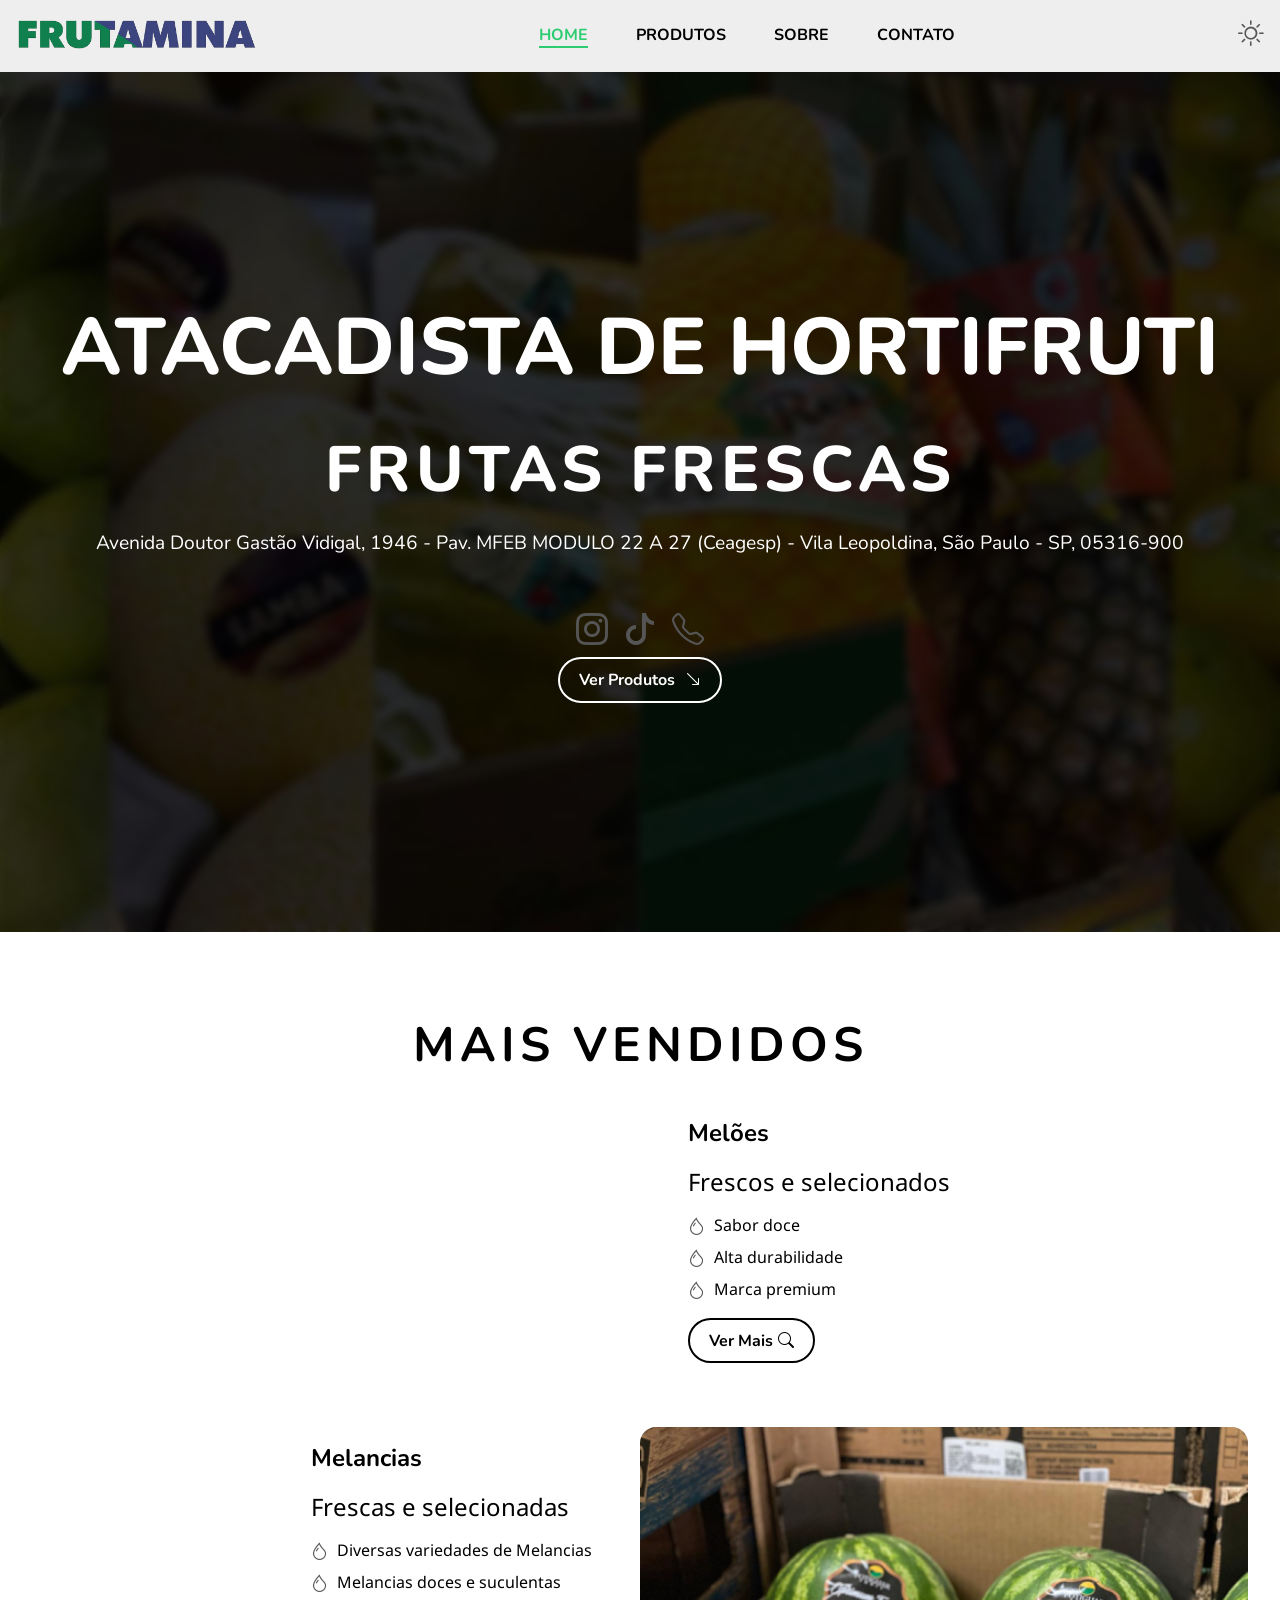
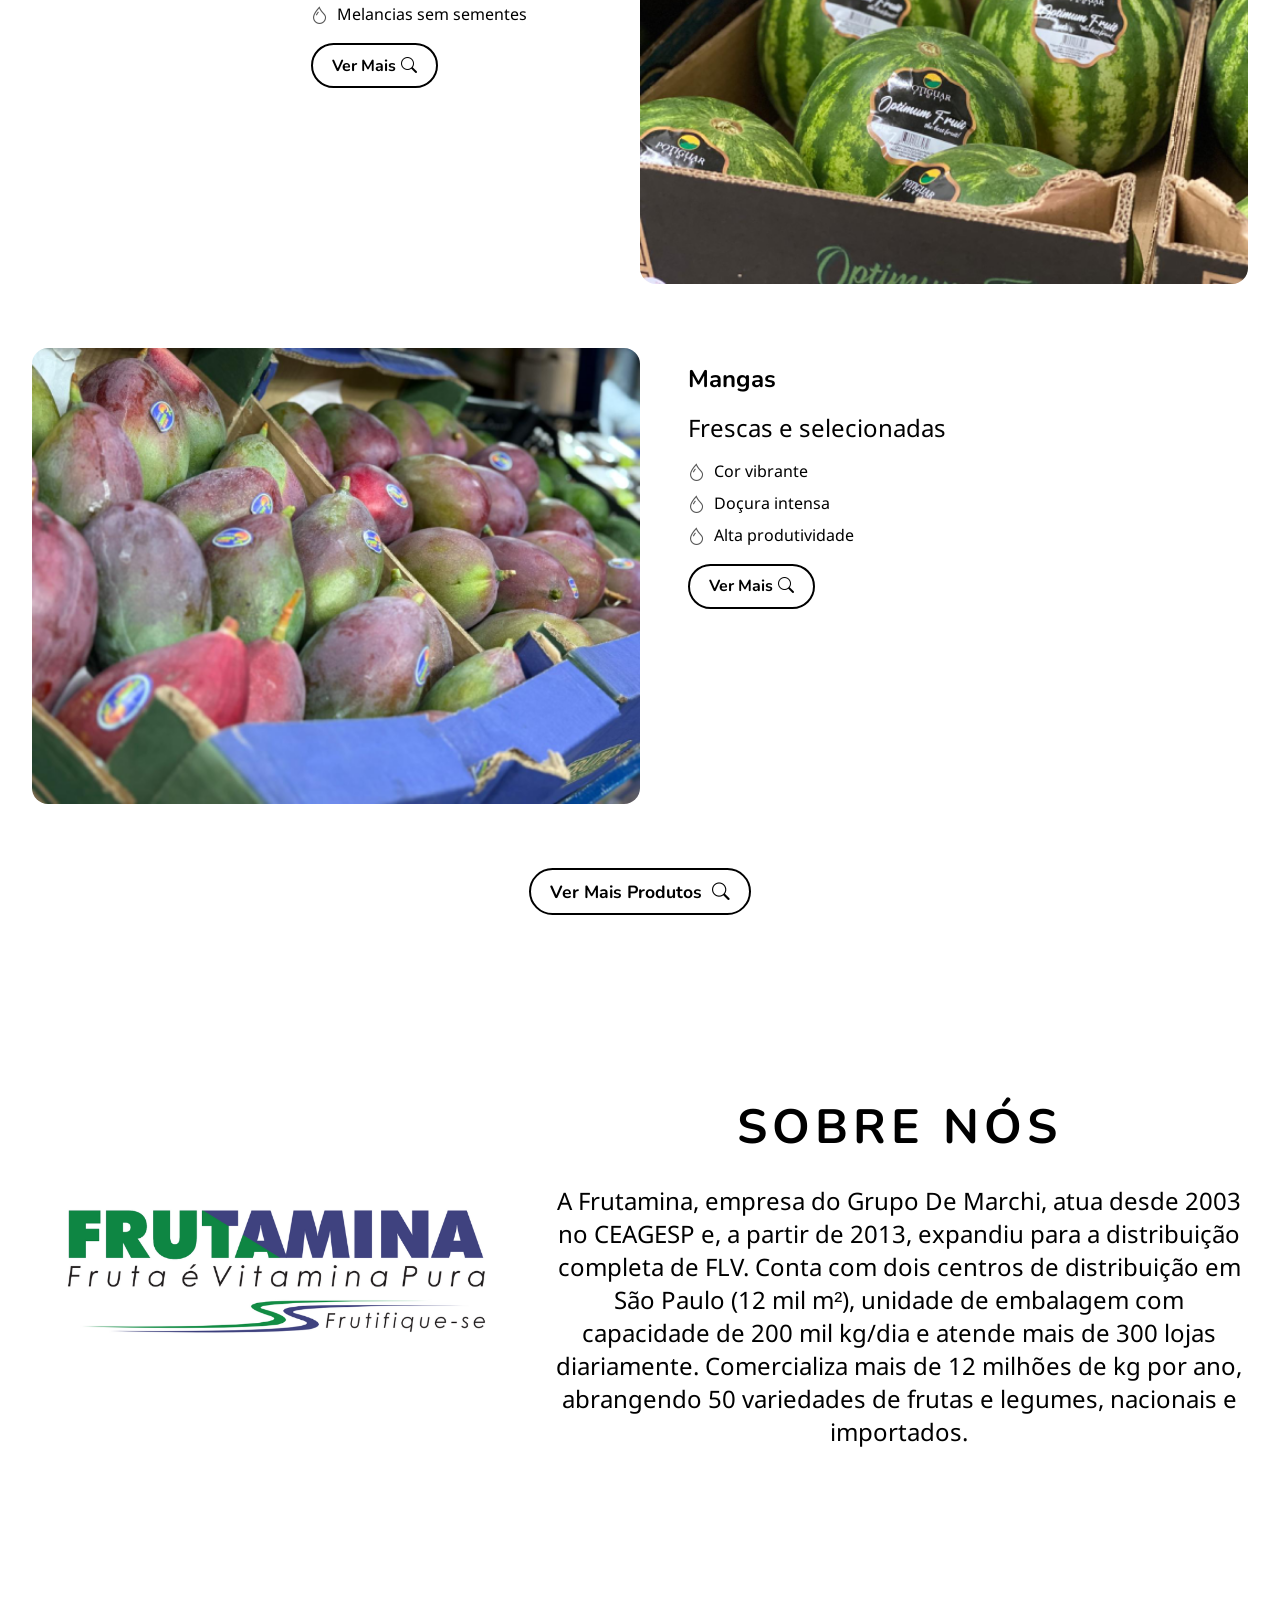
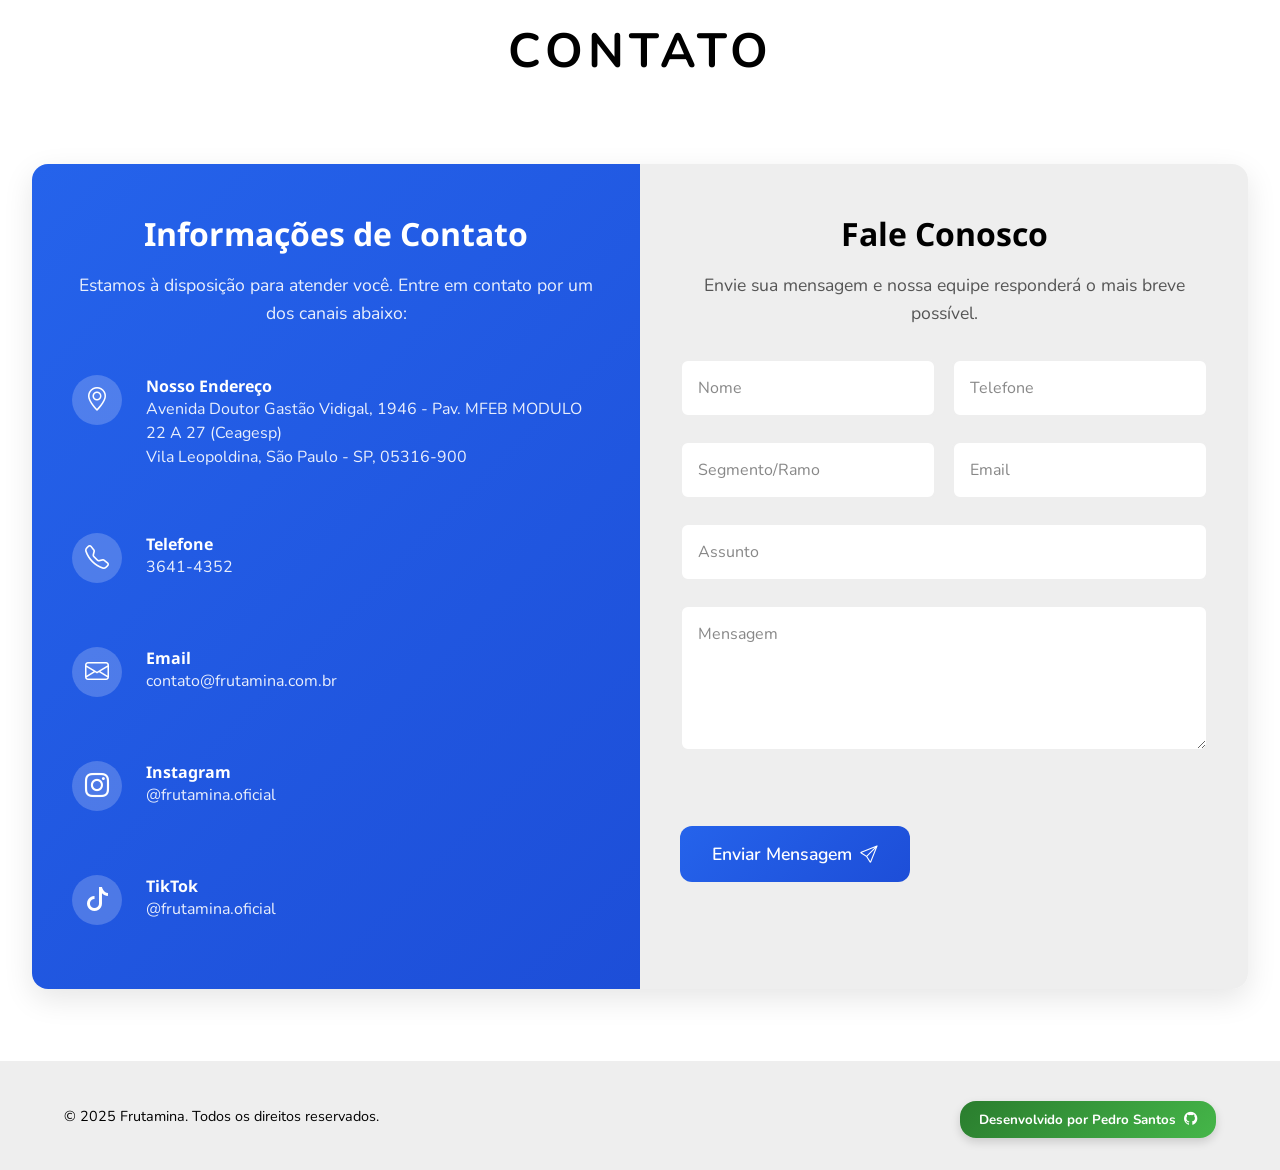
==== index.html @ 0034beb6 "up" ====
<!DOCTYPE html>
<html lang="pt-BR">

<head>
  <meta charset="UTF-8">
  <meta name="viewport" content="width=device-width, initial-scale=1.0">
  <title>Frutamina | Comercial </title>

  <!-- CSS -->
  <link rel="stylesheet" href="assets/css/style.css">


  <!-- Favicon -->
  <link rel="icon" type="image/png" href="assets/svg/favicon.webp">


  <!-- Bootstrap Icons -->
  <link rel="stylesheet" href="https://cdn.jsdelivr.net/npm/bootstrap-icons@1.13.1/font/bootstrap-icons.min.css" />

</head>


<body>
  <header id="header">
    <!-- Logo -->
    <div class="header-logo">
      <a href="#home">
        <img src="assets/svg/logo.webp" alt="" class="logo" />
      </a>
    </div>

    <!-- Menu Desktop -->
    <nav class="menu-desktop">
      <ul class="menu menu-principal">
        <li class="menu-item">
          <a href="#home" class="menu-link active">
            <span class="menu-texto"> home </span>
          </a>
        </li>

        <li class="menu-item">
          <a href="#produtos" class="menu-link">
            <span class="menu-texto"> produtos </span>
          </a>
        </li>

        <li class="menu-item">
          <a href="#sobre" class="menu-link">
            <span class="menu-texto"> sobre</span>
          </a>
        </li>

        <li class="menu-item">
          <a href="#contato" class="menu-link">
            <span class="menu-texto"> contato </span>
          </a>
        </li>
      </ul>
    </nav>


    <!-- Icone Trocar Cor Tema -->
    <div class="header-toggle">
      <i id="toggleTheme" class="bi bi-sun"> </i>

      <button id="menuHamburger" class="btn-menu-mobile">
        <i class="bi bi-list"></i>
      </button>

    </div>
  </header>

  <!-- Menu Mobile -->
  <nav id="menuMobile" class="menu menu-principal menu-mobile">
    <!-- Botão de fechar -->
    <button class="btn-fechar-mobile" onclick="document.getElementById('menuMobile').classList.remove('active')">
      <i class="bi bi-x-lg"></i>
    </button>

    <!-- Logo dentro do menu -->


    <!-- Links com ícones -->
    <ul class="menu-lista">
      <li class="menu-item">
        <a href="#home" class="menu-link">
          <i class="bi bi-house-door"></i>
          <span>Home</span>
        </a>
      </li>
      <li class="menu-item">
        <a href="#produtos" class="menu-link">
          <i class="bi bi-basket"></i>
          <span>Produtos</span>
        </a>
      </li>
      <li class="menu-item">
        <a href="#sobre" class="menu-link">
          <i class="bi bi-info-circle"></i>
          <span>Sobre</span>
        </a>
      </li>
      <li class="menu-item">
        <a href="#contato" class="menu-link">
          <i class="bi bi-telephone"></i>
          <span>Contato</span>
        </a>
      </li>
    </ul>

    <!-- Redes sociais (opcional, mas enche espaço) -->
    <div class="menu-social-mobile">
      <a href="https://www.instagram.com/frutamina.oficial/" target="_blank"><i class="bi bi-instagram"></i></a>
      <a href="https://www.tiktok.com/@frutamina.oficial" target="_blank"><i class="bi bi-tiktok"></i></a>
      <a href="tel:3641-4352" target="_blank"><i class="bi bi-telephone"></i></a>
    </div>
  </nav>
  <!-- FIM MENU MOBILE -->
  <main id="home">
    <section class="banner" id="home">
      <div class="main-content">
        <h1 class="titulo">Atacadista de Hortifruti</h1>
        <h2 class="subtitulo">frutas frescas</h2>
        <p class="subtitulo-banner">Avenida Doutor Gastão Vidigal, 1946 - Pav. MFEB MODULO 22 A 27 (Ceagesp) - Vila
          Leopoldina, São Paulo - SP, 05316-900</p>

        <ul class="menu menu-social">
          <li>
            <ul class="menu menu-social">

              <li>
                <a href="https://www.instagram.com/frutamina.oficial/" target="_blank" class="menu-social-link">
                  <i class="bi bi-instagram social-icon"></i>
                </a>
              </li>
              <li>
                <a href="https://www.tiktok.com/@frutamina.oficial" target="_blank" class="menu-social-link">
                  <i class="bi bi-tiktok social-icon"></i>
                </a>
              </li>
              <li>
                <a href="tel:3641-4352" target="_blank" class="menu-social-link">
                  <i class="bi bi-telephone social-icon"></i>
                </a>
              </li>
            </ul>
          </li>
        </ul>

        <!-- fechamento -->
          <a href="produtos.html">
            <button class="btn btn-banner">
              <span class="btn-texto">ver produtos</span>
              <i class="bi bi-arrow-down-right"></i>
            </button>
          </a>
    </section>
  </main>
  </div>

  <div class="container">
    <section id="produtos" class="produtos">
      <h2>Mais vendidos</h2>
      <div class="produtos-container">
        <article class="produtos-card">
          <img src="assets/svg/produtos/amarelo.webp" alt="" class="card-cover" loading="lazy" />

          <div class="card-body">
            <h3 class="card-title">Melões</h3>

            <p class="card-description">Frescos e selecionados</p>

            <ul class="card-lista">
              <li class="card-item">
                <i class="bi bi-droplet"></i>
                Sabor doce
              </li>
              <li class="card-item">
                <i class="bi bi-droplet"></i>
                Alta durabilidade
              </li>
              <li class="card-item">
                <i class="bi bi-droplet"></i>
                Marca premium
              </li>
            </ul>

            <div class="card-button">
              <button class="btn btn-primario">
                <a href="produtos.html">
                  <span class="btn-texto">Ver mais</span>
                  <i class="bi bi-search"></i>
                </a>
              </button>
            </div>
        </article>

        <article class="produtos-card2">
          <img src="assets/svg/produtos/melancia.webp" alt="" class="card-cover" loading="lazy" />

          <div class="card-body">
            <h3 class="card-title">Melancias</h3>

            <p class="card-description">Frescas e selecionadas</p>

            <ul class="card-lista">
              <li class="card-item">
                <i class="bi bi-droplet"></i>
                Diversas variedades de Melancias
              </li>
              <li class="card-item">
                <i class="bi bi-droplet"></i>
                Melancias doces e suculentas
              </li>
              <li class="card-item">
                <i class="bi bi-droplet"></i>
                Melancias sem sementes
              </li>
            </ul>

            <div class="card-button">
              <button class="btn btn-primario">
                <a href="produtos.html">
                  <span class="btn-texto">Ver mais</span>
                  <i class="bi bi-search"></i>
                </a>
              </button>
            </div>
        </article>

        <article class="produtos-card">
          <img src="assets/svg/produtos/palmer.webp" alt="" class="card-cover" loading="lazy" />

          <div class="card-body">
            <h3 class="card-title">Mangas</h3>

            <p class="card-description">Frescas e selecionadas</p>

            <ul class="card-lista">
              <li class="card-item">
                <i class="bi bi-droplet"></i>
                Cor vibrante
              </li>
              <li class="card-item">
                <i class="bi bi-droplet"></i>
                Doçura intensa
              </li>
              <li class="card-item">
                <i class="bi bi-droplet"></i>
                Alta produtividade
              </li>

            </ul>

            <div class="card-button">
              <button class="btn btn-primario">
                <a href="produtos.html">
                  <span class="btn-texto">Ver mais</span>
                  <i class="bi bi-search"></i>
                </a>
              </button>
            </div>
        </article>
        <a href="produtos.html">
          <button class="btn btn-primario btn-ver-mais">
            <span class="btn-texto">Ver mais produtos</span>
            <i class="bi bi-search"></i>
          </button>
        </a>
    </section>

    <section id="sobre" class="sobre">

      <!-- Conteudo 1 -->
      <div class="sobre-content1">
        <img src="assets/svg/logo2.webp" alt="" class="sobre-logo" loading="lazy">

        <div class="sobre-description">
          <h2> sobre nós </h2>
          <p>
            A Frutamina, empresa do Grupo De Marchi, atua desde 2003 no CEAGESP e, a partir de 2013, expandiu para a
            distribuição completa de FLV. Conta com dois centros de distribuição em São Paulo (12 mil m²), unidade de
            embalagem com capacidade de 200 mil kg/dia e atende mais de 300 lojas diariamente. Comercializa mais de 12
            milhões de kg por ano, abrangendo 50 variedades de frutas e legumes, nacionais e importados.
          </p>


        </div> <!-- Fim Descricao -->
      </div>


      <div class="sobre-content2">




        <section id="contato" class="contato">
          <div class="container-contato">
            <h2>contato</h2>

            <div class="contato-container">
              <!-- Lado Esquerdo - Informações de Contato -->
              <div class="contato-info">
                <div class="info-header">
                  <h3>Informações de Contato</h3>
                  <p>Estamos à disposição para atender você. Entre em contato por um dos canais abaixo:</p>
                </div>

                <a href="https://www.google.com/maps/dir/-23.5339776,-46.7402752/Frutamina+-+Avenida+Doutor+Gast%C3%A3o+Vidigal,+1946+-+Pav.+MFEB+MODULO+22+A+27+(+Ceagesp)+-+Vila+Leopoldina,+S%C3%A3o+Paulo+-+SP,+05316-900/@-23.5335942,-46.7415523,17z/data=!3m1!4b1!4m9!4m8!1m1!4e1!1m5!1m1!1s0x94cef8bb15cd7eb7:0xff317b3f53ee65c9!2m2!1d-46.737823!2d-23.532585?entry=ttu"
                  target="_blank">
                  <div class="info-item">
                    <div class="info-icon"><i class="bi bi-geo-alt"></i></div>
                    <div class="info-content">
                      <h4>Nosso Endereço</h4>
                      <p>Avenida Doutor Gastão Vidigal, 1946 - Pav. MFEB MODULO 22 A 27 (Ceagesp)</p>
                      <p>Vila Leopoldina, São Paulo - SP, 05316-900</p>
                    </div>
                  </div>
                </a>

                <a href="tel:3641-4352">
                  <div class="info-item">
                    <div class="info-icon"><i class="bi bi-telephone"></i></div>
                    <div class="info-content">
                      <h4>Telefone</h4>
                      <p>3641-4352</p>
                    </div>
                  </div>
                </a>

                <a href="mailto:contato@frutamina.com.br">
                  <div class="info-item">
                    <div class="info-icon"><i class="bi bi-envelope"></i></div>
                    <div class="info-content">
                      <h4>Email</h4>
                      <p>contato@frutamina.com.br</p>
                    </div>
                  </div>
                </a>

                <a href="https://www.instagram.com/frutamina.oficial/" target="_blank">
                  <div class="info-item">
                    <div class="info-icon"><i class="bi bi-instagram"></i></div>
                    <div class="info-content">
                      <h4>Instagram</h4>
                      <p>@frutamina.oficial</p>
                    </div>
                  </div>
                </a>

                <a href="https://www.tiktok.com/@frutamina.oficial?lang=en" target="_blank">
                  <div class="info-item">
                    <div class="info-icon"><i class="bi bi-tiktok"></i></div>
                    <div class="info-content">
                      <h4>TikTok</h4>
                      <p>@frutamina.oficial</p>
                    </div>
                  </div>
                </a>
              </div>

              <!-- Lado Direito - Formulário (Formspree) -->
              <div class="contato-form">
                <div class="form-header">
                  <h3>Fale Conosco</h3>
                  <p>Envie sua mensagem e nossa equipe responderá o mais breve possível.</p>
                </div>

                <!-- IMPORTANTE: troque a URL abaixo pelo seu endpoint Formspree -->
                <form class="form-contato" id="formContato" action="https://formspree.io/f/xeolblra" method="POST"
                  novalidate>
                  <!-- Honeypot anti-spam (não remova) -->
                  <input type="text" name="_gotcha" tabindex="-1" autocomplete="off" style="display:none"
                    aria-hidden="true">

                  <!-- Opcional: assunto do e-mail que você recebe -->
                  <input type="hidden" name="_subject" value="Nova mensagem do site - Frutamina">
                  <!-- Opcional: redirecionamento se enviar sem JS -->
                  <input type="hidden" name="_next" value="/obrigado.html">

                  <div class="form-row">
                    <div class="form-group">
                      <input type="text" id="nome" name="nome" placeholder="Nome" required>
                    </div>
                    <div class="form-group">
                      <input type="tel" id="telefone" name="telefone" placeholder="Telefone" inputmode="tel"
                        autocomplete="tel" required>
                      <small class="error-msg" id="telError"></small>
                    </div>

                  </div>

                  <div class="form-row">
                    <div class="form-group">
                      <input type="text" id="segmento" name="segmento" placeholder="Segmento/Ramo">
                    </div>
                    <div class="form-group">
                      <input type="email" id="email" name="email" placeholder="Email" required>
                      <small class="error-msg" id="emailError"></small>
                    </div>
                  </div>

                  <div class="form-group">
                    <input type="text" id="assunto" name="assunto" placeholder="Assunto" required>
                  </div>

                  <div class="form-group">
                    <textarea id="mensagem" name="mensagem" placeholder="Mensagem" rows="5" required></textarea>
                  </div>

                  <div id="formAlert" class="form-alert" aria-live="polite"></div>

                  <button type="submit" class="btn btn-enviar" id="btnEnviar">
                    <span class="btn-texto">Enviar Mensagem</span>
                    <i class="bi bi-send"></i>
                  </button>
                </form>
              </div>
            </div>
          </div>
        </section>


      </div>
  </div>

  <footer>
    <div class="footer-container">
      <p class="frutamina">&copy; 2025 Frutamina. Todos os direitos reservados.</p>
      <a href="https://spedrooliveira.github.io/site-pedro/" target="_blank">
        <button class="btn-footer">
          <span class="pedro">Desenvolvido por Pedro Santos<i class="bi bi-github"></i></span>
        </button>
      </a>
    </div>
  </footer>


</body>
<script src="assets/js/script.js" defer></script>

</html>
---- assets/css/style.css ----
@import url('https://fonts.googleapis.com/css2?family=Noto+Sans+Duployan:wght@400;700&family=Noto+Sans+SC:wght@100..900&family=Nunito:ital,wght@0,200..1000;1,200..1000&family=Roboto+Mono:ital,wght@0,100..700;1,100..700&display=swap');

* {
  box-sizing: border-box;
  margin: 0;
  padding: 0;
}

:root {
  --fonte-textos: 'Nunito', sans-serif;
  --fonte-titulos: 'Noto Sans SC', sans-serif;
  --fonte-escrita: 'Noto Sans Duployan', sans-serif;
  --cor-link: #2563eb;
}

:root,
:root[data-theme="light"] {
  --cor-fundo-primário: #ffffff;
  --cor-fundo-secundário: #eeeeee;
  --cor-texto: #000000;
  --cor-icone: #555555;
  --cor-hover: #2ecc71;
  --cor-azul-contato: #2563eb;
  --cor-azul-hover: #1d4ed8;
  --cor-botao: #000;

}

:root[data-theme="dark"] {
  --cor-fundo-primário: #121212;
  --cor-fundo-secundário: #1e1e1e;
  --cor-texto: #f5f5f5;
  --cor-icone: #bbbbbb;
  --cor-hover: #2ecc71;
  --cor-botao: #fff;

}

html {
  scroll-behavior: smooth;

}


.container {
  margin: 0 auto;
  padding-left: 2rem;
  padding-right: 2rem;
}

#home,
#sobre,
#produtos,
#contato {
  scroll-margin-top: 5rem;
}

.produtos,
.sobre,
.contato {
  padding-top: 5rem;
  padding-bottom: 2rem;
  /* ajuste conforme a altura do seu header */
}

i {
  color: var(--cor-icone);
}

button {
  border: var(--cor-texto) 2.5px solid;
  background: none;
  cursor: pointer;
}

body {
  background-color: var(--cor-fundo-primário);
  transition: all 0.3s ease-in-out;
}


a {
  text-decoration: none;
  color: var(--cor-link);
}

span {
  font-family: var(--fonte-textos);
}

ul {
  list-style: none;
}

li {
  color: var(--cor-texto)
}


h1 {
  font-family: var(--fonte-textos);
  color: var(--cor-texto);
  text-rendering: optimizeLegibility;
  text-transform: uppercase;
}

h2 {
  font-family: var(--fonte-textos);
  color: var(--cor-texto);
  text-transform: uppercase;
  display: flex;
  justify-content: center;
  font-size: 3rem;
  letter-spacing: 5px;
}

h3 {
  font-family: var(--fonte-escrita);
  color: var(--cor-texto);
  text-rendering: optimizeLegibility;
}

h4 {
  font-family: var(--fonte-escrita);
  color: var(--cor-texto);
  text-rendering: optimizeLegibility;
}

/* BOTOES */

.btn-banner {
  border-radius: 1rem;
  font-size: 1rem;
  cursor: pointer;
  transition: all 0.3s ease-in-out;
  display: flex;
  gap: 0.5rem;
  align-items: center;
  justify-content: center;
  margin-top: -1rem;
  background: transparent;
  padding: 0.6rem 1.2rem;
  gap: .6rem;
  border-radius: 2rem;
  border-color: white;
}


.btn-banner:hover {
  background: #2ecc71;
  border-color: #2ecc71;
  color: #fff;
  transform: translateY(-2px);
}

.btn-banner i {
  color: white;
}

.btn-banner span {
  color: white;
  font-weight: 700;
  text-transform: capitalize;
  font-weight: 700;
}

.btn-primario {
  border-radius: 1rem;
  font-size: 1rem;
  cursor: pointer;
  transition: all 0.3s ease-in-out;
  display: flex;
  gap: 0.5rem;
  align-items: center;
  justify-content: center;
  margin-top: -1rem;
  background: transparent;
  padding: 0.6rem 1.2rem;
  gap: .6rem;
  border-radius: 2rem;
}


.btn-primario:hover {
  background: #2ecc71;
  border-color: #2ecc71;
  color: #fff;
  transform: translateY(-2px);
}

.btn-primario i {
  color: var(--cor-texto);
}

.btn-primario span {
  color: var(--cor-texto);
  font-weight: 700;
  text-transform: capitalize;
  font-weight: 700;
}

.btn-primario:hover span {
  color: #fff;
  font-weight: 700;
}

.btn-primario:hover i {
  color: #fff;
}

/* CORPO */

.titulo {
  display: flex;
  justify-content: center;
  font-size: 4rem;
}

.subtitulo-banner {
  font-size: 1.2rem;
  /* tamanho do subtítulo do banner */
  font-family: var(--fonte-textos);
  color: var(--cor-texto);
  margin-top: -0.5rem;
text-align: center;
}

/* MENU */

.logo {
  width: 15rem;
  height: auto;
  pointer-events: none;
}

#header {
  display: flex;
  flex-direction: row;
  align-items: center;
  justify-content: space-between;
  width: 100%;
  padding: 1rem 1rem;
  z-index: 100;
  position: fixed;
  background-color: var(--cor-fundo-secundário);
  transition: all 0.3s ease-in-out;
}

.header-logo {
  display: flex;
  align-items: center;
  /* Garante alinhamento da logo */
}

.menu {
  display: flex;
  gap: 1rem;
  align-items: center;
}

.menu-texto {
  color: var(--cor-texto);
  text-transform: uppercase;
  font-size: 1rem;
  font-weight: 700;
  font-family: var(--fonte-textos);
  text-rendering: optimizeLegibility;
  transition: border-bottom 0.3s ease;
  border-bottom: 2px solid transparent;

}

.menu-link {
  display: flex;
  align-items: center;
  gap: 0.5rem;
  padding: 0.5rem 1rem;
  transition: all 0.3s ease-in-out;
  color: var(--cor-texto);
}

.menu-link span {
  color: var(--cor-texto);
}

.menu-link.active .menu-texto,
.menu-link:hover .menu-texto {
  color: var(--cor-hover);
  transition: all 0.3s ease-in-out;
  border-bottom: 2px solid var(--cor-hover);
  /* Linha visível ao ativar */
}

.social-icon {
  color: var(--cor-icone);
  font-size: 2rem;
}

.menu-link:hover .social-icon {
  color: var(--cor-hover);
  transition: all 0.3s ease-in-out;
}

.header-toggle {
  display: flex;
  align-items: center;
  justify-content: flex-end;
}

#toggleTheme:hover {
  color: var(--cor-hover);
  transition: all 0.3s ease-in-out;
  border-bottom: 2px solid;
  /* Linha invisível para evitar "pulo" ao ativar */
  transition: border-bottom 0.3s ease;
  /* Adiciona transição suave */
}

#toggleTheme {
  cursor: pointer;
  color: var(--cor-icone);
  font-size: 1.6rem;
  /* tamanho fonte */
  transition: all 0.3s ease-in-out, border-bottom 0.3s ease;
  border-bottom: 2px solid transparent;
  /* Linha invisível para evitar "pulo" ao ativar */
}

.btn-menu-mobile {
  color: var(--cor-icone);
  border: none;
  font-size: 1.8rem;
  padding: 0.5rem;
  margin-left: 1rem;
  display: flex;
  align-items: center;
  justify-content: center;
  cursor: pointer;
  display: none;
}

/* MENU MOBILE */

/* ===== MENU MOBILE MODERNO ===== */
.menu-mobile {
  position: fixed;
  top: 0;
  right: 0;
  z-index: 50;
  width: 75%;
  height: 100%;
  background: var(--cor-fundo-secundário);
  backdrop-filter: blur(10px);
  display: flex;
  flex-direction: column;
  padding: 2rem 1.5rem;
  transform: translateX(100%);
  transition: transform 0.4s ease, opacity 0.3s ease;
  opacity: 0;
}

.menu-mobile.active {
  transform: translateX(0);
  opacity: 1;
}

.btn-fechar-mobile {
  align-self: flex-end;
  background: none;
  border: none;
  font-size: 2rem;
  color: #fff;
  margin-bottom: 1rem;
}

.menu-logo-mobile {
  text-align: center;
  margin-bottom: 2rem;
}

.menu-logo-mobile img {
  width: 120px;
  height: auto;
}

.menu-lista {
  list-style: none;
  flex: 1;
}

.menu-lista .menu-item {
  margin-bottom: 1.2rem;
}

.menu-lista .menu-link {
  display: flex;
  align-items: center;
  gap: 0.8rem;
  padding: 0.8rem 1rem;
  border-radius: 8px;
  color: #fff;
  text-decoration: none;
  transition: background 0.3s ease;
  font-size: 1.1rem;
}

.menu-lista .menu-link:hover {
  background: rgba(255, 255, 255, 0.1);
}

.menu-lista .menu-link i {
  font-size: 1.3rem;
  color: var(--cor-azul-contato);
}

.menu-social-mobile {
  margin-top: auto;
  display: flex;
  justify-content: center;
  gap: 1.5rem;
}

.menu-social-mobile a {
  font-size: 1.8rem;
  transition: color 0.3s ease;
}

.menu-social-mobile i:hover {
  color: var(--cor-azul-contato);
  transition: 0.3s ease-in-out;
}


/* Corpo */

#home {
  display: flex;
  flex-direction: column;
  gap: 1.5rem;
  padding-top: 2rem;
}

.banner h1 {
 font-size: 5rem;
 color: white;
 font-weight: 800;
 text-align: center;
}

.banner h2 {
  font-size: 4rem;
  color: white;
  font-weight: 800;
}

.subtitulo-banner {
  color: white;
}

.banner {
  min-height: 100vh;
  display: flex;
  align-items: center;
  justify-content: center;
  background: url('/assets/svg/banner2.jpg') no-repeat center center/cover;
  position: relative;
  overflow: hidden;
}

.banner::before {
  content: '';
  position: absolute;
  top: 0;
  left: 0;
  width: 100%;
  height: 100%;
  background: inherit;
  filter: blur(4px) brightness(0.9);
  z-index: 1;
}



.main-content {
  position: relative;
  z-index: 2;
}

.main-content {
  display: flex;
  flex-direction: column;
  align-items: center;
  justify-content: center;
  gap: 1.5rem;
  padding: 1rem 2rem;
  width: 100%;
  z-index: 2;
}

/* menu social */

.menu-social {
  display: flex;
  gap: 1rem;
  justify-content: left;
  margin-top: 1rem;
}

.menu-social-link {
  color: var(--cor-icone);
  display: flex;
  align-items: center;
  gap: 0.5rem;
  transition: all 0.3s ease-in-out;
}

.menu-social-link:hover .social-icon {
  color: var(--cor-hover);
  transition: all 0.3s ease-in-out;
}

/* botão */

.produtos {
  display: flex;
  flex-direction: column;
  gap: 1.5rem;
  scroll-margin-top: 2.5rem;
  /* ajuste conforme a altura do seu header */
}

.produtos-container {
  display: flex;
  flex-direction: column;
  gap: 4rem;
}

.produtos-card {
  display: flex;
  flex-direction: row;
  gap: 3rem;
}

.produtos-card2 {
  display: flex;
  flex-direction: row-reverse;
  gap: 3rem;
}

.card-cover {
  width: 50%;
  object-fit: cover;
  object-position: center;
  border-radius: 1rem;
  height: auto;
  pointer-events: none;
}

.card-body {
  display: flex;
  flex-direction: column;
  justify-content: flex-start;
  align-items: flex-start;
  gap: 1rem;
  margin-top: 15px;
}

.card-title {
  font-size: 1.5rem;
  /* tamanho fonte */
  font-family: var(--fonte-textos);
  text-rendering: optimizeLegibility;
  color: var(--cor-texto);
}

.card-description {
  font-size: 1.5rem;
  /* tamanho fonte */
  font-weight: 200;
  /* peso da fonte */
  font-family: var(--fonte-escrita);
  text-rendering: optimizeLegibility;
  color: var(--cor-texto);
}

.card-lista {
  display: flex;
  flex-direction: column;
  gap: 0.5rem;
  color: var(--cor-texto);
  font-family: var(--fonte-escrita);
}



.card-item i {
  font-size: 1.1rem;
  /* tamanho fonte */
}

.card-item {
  display: flex;
  gap: 0.5rem;
  text-rendering: optimizeLegibility;
}

.card-button {
  display: flex;
  flex-flow: row wrap;
  justify-content: center;
  align-items: center;
}

.produtos .btn-primario {
  margin: auto;
  width: auto;
}

.btn-ver-mais {
  font-size: 1.1rem;
}

.description-button {
  padding-top: 2rem;
}

/* Sobre */
.sobre {
  display: flex;
  flex-direction: column;
  gap: 1.5rem;
  scroll-margin-top: 2.5rem;
}

.sobre-content1,
.sobre-content2 {
  display: flex;
  flex-direction: row;
  align-items: center;
  gap: 2rem;
  text-align: center;

}


.sobre-logo {
  width: 40%;
  border-radius: 50%;
  pointer-events: none;
}

.sobre-description {
  display: flex;
  flex-direction: column;
  gap: 1.5rem;
}

.sobre-description p {
  font-size: 1.5rem;
  color: var(--cor-texto);
  font-family: var(--fonte-escrita);
}

.sobre-content2 .col1,
.sobre-content2 .col2 {
  display: flex;
  flex-direction: column;
  text-align: left;
  gap: 1.5rem;
}

.sobre-content2 .col1 .row1,
.sobre-content2 .col1 .row2 {
  display: flex;
  flex-direction: row;
  gap: .5rem;
}

.sobre-content2 {
  display: flex;
  gap: 2rem;
  align-items: flex-start;
}

.description-button {
  display: flex;
  justify-content: center;
  align-items: center;
  /* opcional, centraliza verticalmente se houver altura */
  margin-top: -2rem;
  /* opcional, espaçamento acima */
}

.sobre-content2 .col1,
.sobre-content2 .col2 {
  display: flex;
  flex-direction: column;
  text-align: left;
  gap: 1.5rem;
}

.sobre-content2 .col1 .row1,
.sobre-content2 .col1 .row2 {
  display: flex;
  flex-direction: column;
  gap: .5rem;
}

.sobre-title {
  font-size: 3rem;
}

.sobre-lista {
  font-size: 1.1rem;
  /* tamanho fonte */
}

.sobre-item {
  display: flex;
  align-items: center;
  gap: 0.5rem;
  font-family: var(--fonte-escrita);
}

.sobre-item i {
  font-size: 1.2rem;
  color: var(--cor-texto);
}

/* Seção Contato */
.contato {
  padding: 5rem 0 2rem;
  background-color: var(--cor-fundo-primário);
  transition: 0.3s ease-in-out;
}

.contato h2 {
  color: var(--cor-texto);
  text-align: center;
  font-size: 3rem;
  letter-spacing: 5px;
  margin-bottom: 3rem;
}


.contato-container {
  display: grid;
  grid-template-columns: 1fr 1fr;
  gap: 0;
  border-radius: 1rem;
  overflow: hidden;
  box-shadow: 0 10px 30px rgba(0, 0, 0, 0.1);
  min-height: 600px;
  transition: 0.3s ease-in-out;
  box-sizing: border-box;
  max-width: 100vw;
  overflow-x: hidden;
  margin-bottom: 0.5rem;
  color: white;
}

/* Lado Esquerdo - Informações */
.contato-info {
  background: linear-gradient(135deg, var(--cor-azul-contato) 0%, var(--cor-azul-hover) 100%);
  padding: 3rem 2.5rem;
  color: white;
  display: flex;
  flex-direction: column;
  gap: 2rem;
}

.info-header h3 {
  font-family: var(--fonte-escrita);
  font-size: 2rem;
  margin-bottom: 1rem;
  color: white;
}

.info-header p {
  font-size: 1.1rem;
  line-height: 1.6;
  opacity: 0.9;
  font-family: var(--fonte-textos);
}

.info-item {
  display: flex;
  align-items: flex-start;
  gap: 1.5rem;
  padding: 1rem 0;
  border-bottom: 1px solid rgba(255, 255, 255, 0.1);
  transition: all 0.3s ease;
}

.info-item:last-child {
  border-bottom: none;
}

.info-item:hover {
  transform: translateY(-10px);
  background-color: rgba(255, 255, 255, 0.05);
  border-radius: 0.5rem;
  padding: 1rem;
  margin: 0 -1rem;
}

.info-icon {
  background-color: rgba(255, 255, 255, 0.2);
  border-radius: 50%;
  width: 50px;
  height: 50px;
  display: flex;
  align-items: center;
  justify-content: center;
  flex-shrink: 0;
}

.info-icon i {
  color: white;
  font-size: 1.5rem;
}

.info-content h4 {
  color: white;
}

.info-content p {
  font-size: 1rem;
  line-height: 1.5;
  opacity: 0.9;
  font-family: var(--fonte-textos);
  color: white;
}

/* Lado Direito - Formulário */
.contato-form {
  background-color: var(--cor-fundo-secundário);
  padding: 3rem 2.5rem;
  display: flex;
  flex-direction: column;
  gap: 2rem;
}

.form-header h3 {
  font-family: var(--fonte-escrita);
  font-size: 2rem;
  margin-bottom: 1rem;
  color: var(--cor-texto);
}

.form-header p {
  font-size: 1.1rem;
  line-height: 1.6;
  color: var(--cor-icone);
  font-family: var(--fonte-textos);
}

.form-contato {
  display: flex;
  flex-direction: column;
  gap: 1.5rem;

}

.form-row {
  display: grid;
  grid-template-columns: 1fr 1fr;
  gap: 1rem;
}

.form-group {
  display: flex;
  flex-direction: column;
}

.info-item {
  flex-direction: row;
  align-items: left;
  text-align: left;
}

.form-group input,
.form-group textarea {
  padding: 1rem;
  border: 2px solid var(--cor-fundo-secundário);
  border-radius: 0.5rem;
  font-size: 1rem;
  font-family: var(--fonte-textos);
  background-color: var(--cor-fundo-primário);
  color: var(--cor-texto);
  transition: 0.3s ease-in-out;
}

.form-group input:focus,
.form-group textarea:focus {
  outline: none;
  border-color: var(--cor-azul-contato);
  box-shadow: 0 0 0 3px rgba(37, 99, 235, 0.1);

}

.form-group input::placeholder,
.form-group textarea::placeholder {
  color: var(--cor-icone);
  opacity: 0.7;
}

.form-group textarea {
  resize: vertical;
  min-height: 120px;
}

.container-contato a {
  display: contents;
}

.container-contato {
  display: flex;
}

/* Botão Enviar */
.btn-enviar {
  background: linear-gradient(135deg, var(--cor-azul-contato) 0%, var(--cor-azul-hover) 100%);
  border: none;
  border-radius: 0.75rem;
  padding: 1rem 2rem;
  font-size: 1.1rem;
  font-weight: 600;
  font-family: var(--fonte-textos);
  cursor: pointer;
  display: flex;
  align-items: center;
  justify-content: center;
  gap: 0.5rem;
  transition: all 0.3s ease;
  align-self: flex-start;
}

.btn-enviar:hover {
  transform: translateY(-2px);
  box-shadow: 0 8px 25px rgba(37, 99, 235, 0.3);
  background: linear-gradient(135deg, var(--cor-azul-hover) 0%, #1e40af 100%);
}

.btn-enviar:active {
  transform: translateY(0);
}

.btn-enviar .btn-texto {
  color: white;
}

.btn-enviar i {
  color: white;
  font-size: 1.1rem;
}

.container-contato {
  display: flex;
  flex-direction: column;
  gap: 2rem;
}

/* MENSAGEM */

/* ====== Contato - Feedback & Estados ====== */
.form-alert {
  margin: 12px 0 0;
  font-size: 0.95rem;
  line-height: 1.4;
  opacity: 0;
  transform: translateY(6px);
  transition: opacity .25s ease, transform .25s ease;
  min-height: 1em;
  font-family: var(--fonte-textos);
}

.form-alert.success {
  color: #1a7f37;
  /* verde */
  opacity: 1;
  transform: translateY(0);
}

.error-msg {
  color: red;
  font-size: 0.85rem;
  display: none;
  font-family: var(--fonte-escrita);
}

input.error {
  border: 1px solid red;
  font-family: var(--fonte-escrita);
}


.btn-enviar[disabled] {
  opacity: .7;
  cursor: not-allowed;
}

/* Dark mode compatível */
body.dark .form-alert.success {
  color: #3ddc84;
}

body.dark .form-alert.error {
  color: #ff6b6b;
}

/* Footer */
.footer-container {
  width: 100%;
  max-width: 1200px;
  display: flex;
  justify-content: space-between;
  align-items: center;
  padding: 0 1.5rem;
}

footer {
  background: var(--cor-fundo-secundário);
  padding: 2rem 0;
  color: #fff;
  display: flex;
  justify-content: center;
  align-items: center;
}

.footer-container p {
  margin: 0;
  font-size: 0.9rem;
  text-align: left;
  font-family: var(--fonte-textos);
  color: var(--cor-texto);
}

.pedro {
  color: white;
  font-weight: 700;
}


.footer-container i {
  padding-left: .5rem;
  color: white;
}

.btn-footer {
  display: inline-block;
  padding: 0.6rem 1.2rem;
  margin-top: 0.5rem;
  border-radius: 1rem;
  background: linear-gradient(135deg, #2a7d2e, #45b649);
  box-shadow: 0 4px 10px rgba(0, 0, 0, 0.15);
  transition: all 0.3s ease-in-out;
  cursor: pointer;
  border: none;
}

.btn-footer:hover {
  transform: translateY(-3px) scale(1.05);
  box-shadow: 0 6px 14px rgba(0, 0, 0, 0.25);
  background: linear-gradient(135deg, #45b649, #45b649);
}



.pedro:hover i,
.pedro i {
  color: white;
}

.frutamina {
  font-size: 1rem;
}


/* Responsivo */
@media (max-width: 1200px) {
  h1 {
    font-size: 3rem;
  }

  .subtitulo-h1 {
    font-size: 2.2rem;
  }
}


@media (max-width: 992px) {
  h1 {
    font-size: 2.5rem;
  }

  .subtitulo-h1 {
    font-size: 1.8rem;
  }
}

@media (max-width: 880px) {
  .contato-container {
    grid-template-columns: 1fr;
    min-height: auto;
  }

  .btn-menu-mobile {
    display: flex;
  }

  .menu-desktop {
    display: none;
  }

}




@media (max-width: 768px) {

  .banner h1 {
    font-size: 2rem;
    justify-content: center;
    text-align: center;
  }

  .banner h2 {
    font-size: 1.5rem;
    text-align: center;
  }


  .container {
    padding-left: 1.5rem;
    padding-right: 1.5rem;
  }

  h1 {
    font-size: 2.8rem;
  }


  .btn-primario {
    padding: 0.5rem 1rem;
    margin-top: -2.2rem;
  }

  .social-icon {
    font-size: 1.3rem;
  }

  .produtos-container {
    display: flex;
    flex-direction: column;
  }

  .produtos h2 {
    font-size: 2.5rem;
    text-align: center;
  }

  .card-cover {
    width: 100%;
    height: auto;
    align-items: center;
  }

  .produtos-card,
  .produtos-card2 {
    flex-direction: column;
    display: flex;
  }

  .sobre-content1,
  .sobre-content2 {
    flex-direction: column;
    text-align: center;
    align-items: center;
    padding-bottom: 2rem;
  }

  .sobre-logo {
    width: 60%;
    height: auto;
    margin-bottom: 1rem;
  }

  .container-contato {
    padding: 1rem;
  }

  .contato-container {
    display: flex;
    flex-direction: column;
    gap: 2rem;
  }

  .info-item {
    flex-direction: row;
    align-items: left;
    text-align: left;
    gap: 1rem;
  }

  .btn-menu-mobile {
    display: flex;
  }

  .menu-desktop {
    display: none;
  }

  #home,
  .produtos,
  .sobre,
  .contato,
  .footer {
    display: flex;
    flex-direction: column;
  }

  .footer-container {
    flex-direction: column;
    /* Empilha os itens no mobile */
    text-align: center;
  }


  .card-cover {
    width: 100%;
    height: auto;
  }


}

@media (max-width: 480px) {

  #header {
    padding: 0.5rem 1rem;
  }

  .logo {
    width: 10rem;
  }

  .container {
    padding-left: 1rem;
    padding-right: 1rem;
  }

  h1 {
    font-size: 1.5rem;
  }

  .subtitulo-h1 {
    padding-top: 1rem;
    font-size: 1rem;
  }

  .subtitulo-banner {
    font-size: .9rem;
  }


  .produtos h2 {
    font-size: 1.8rem;
  }

  .sobre h2 {
    font-size: 1.8rem;
  }

  .sobre-logo {
    width: 80%;
    height: auto;
  }

  .sobre p {
    font-size: 1rem;
  }

  .contato h2 {
    font-size: 1.8rem;
  }

  .contato-container {
    display: flex;
    flex-direction: column;
    width: 100vw;
    max-width: 100vw;
    gap: 1.5rem;
    min-height: auto;
    box-sizing: border-box;
    padding: 0 0.5rem;
    overflow-x: hidden;
  }

  .form-row {
    grid-template-columns: 1fr;
  }

  .footer-container {
    font-size: 0.9rem;
  }
}

@media (max-width: 390px) {
  h1 {
    font-size: 1.4rem;
  }

  h2 {
    font-size: 1.4rem;
  }

  .subtitulo-h1 {
    font-size: 0.9rem;
  }

  #toggleTheme {
    font-size: 1.4rem;
  }

  .subtitulo-banner {
    font-size: 0.8rem;
  }

  .btn-primario {
    padding: 0.4rem 0.8rem;
    font-size: 0.9rem;
    margin-top: -2.5rem;
  }

  .banner .btn-primario {
    font-size: .7rem;
    padding: .4rem .8rem;
    gap: .4rem;
  }



  .social-icon {
    font-size: 1.1rem;
    padding-left: .2rem;
  }

  .menu-texto {
    font-size: 0.9rem;
  }

  .btn-menu-mobile {
    font-size: 1.5rem;
    padding: 0.4rem;
    margin-left: 0.5rem;
  }

  .footer-container {
    font-size: 0.8rem;
    padding: 0 1rem;
  }

 
}

@media (max-width: 320px) {
  
  h1 {
    font-size: 1.1rem;
  }

  h2 {
    font-size: 1.2rem;
  }

  .subtitulo-h1 {
    font-size: 0.8rem;
  }

  .subtitulo-banner {
    font-size: 0.7rem;
  }

  .btn-primario {
    padding: 0.3rem 0.6rem;
    font-size: 0.8rem;
    margin-top: -2.8rem;
  }

  .banner .btn-primario {
    font-size: .6rem;
    padding: .3rem .6rem;
    gap: .3rem;
  }

  .social-icon {
    font-size: 1rem;
  }

  .menu-texto {
    font-size: 0.8rem;
  }

  .btn-menu-mobile {
    font-size: 1.3rem;
    padding: 0.3rem;
    margin-left: 0.3rem;
  }

  .footer-container {
    font-size: 0.7rem;
    padding: 0 0.5rem;
  }



  .contato-container {
    padding: 0.5rem;
    gap: 1rem;
  }

  .footer-container p {
    font-size: 0.7rem;
  }

  .footer-container {
    flex-direction: column;
    text-align: center;
    gap: 0.5rem;
  }

  .pedro {
    font-size: .8rem;
  }
}
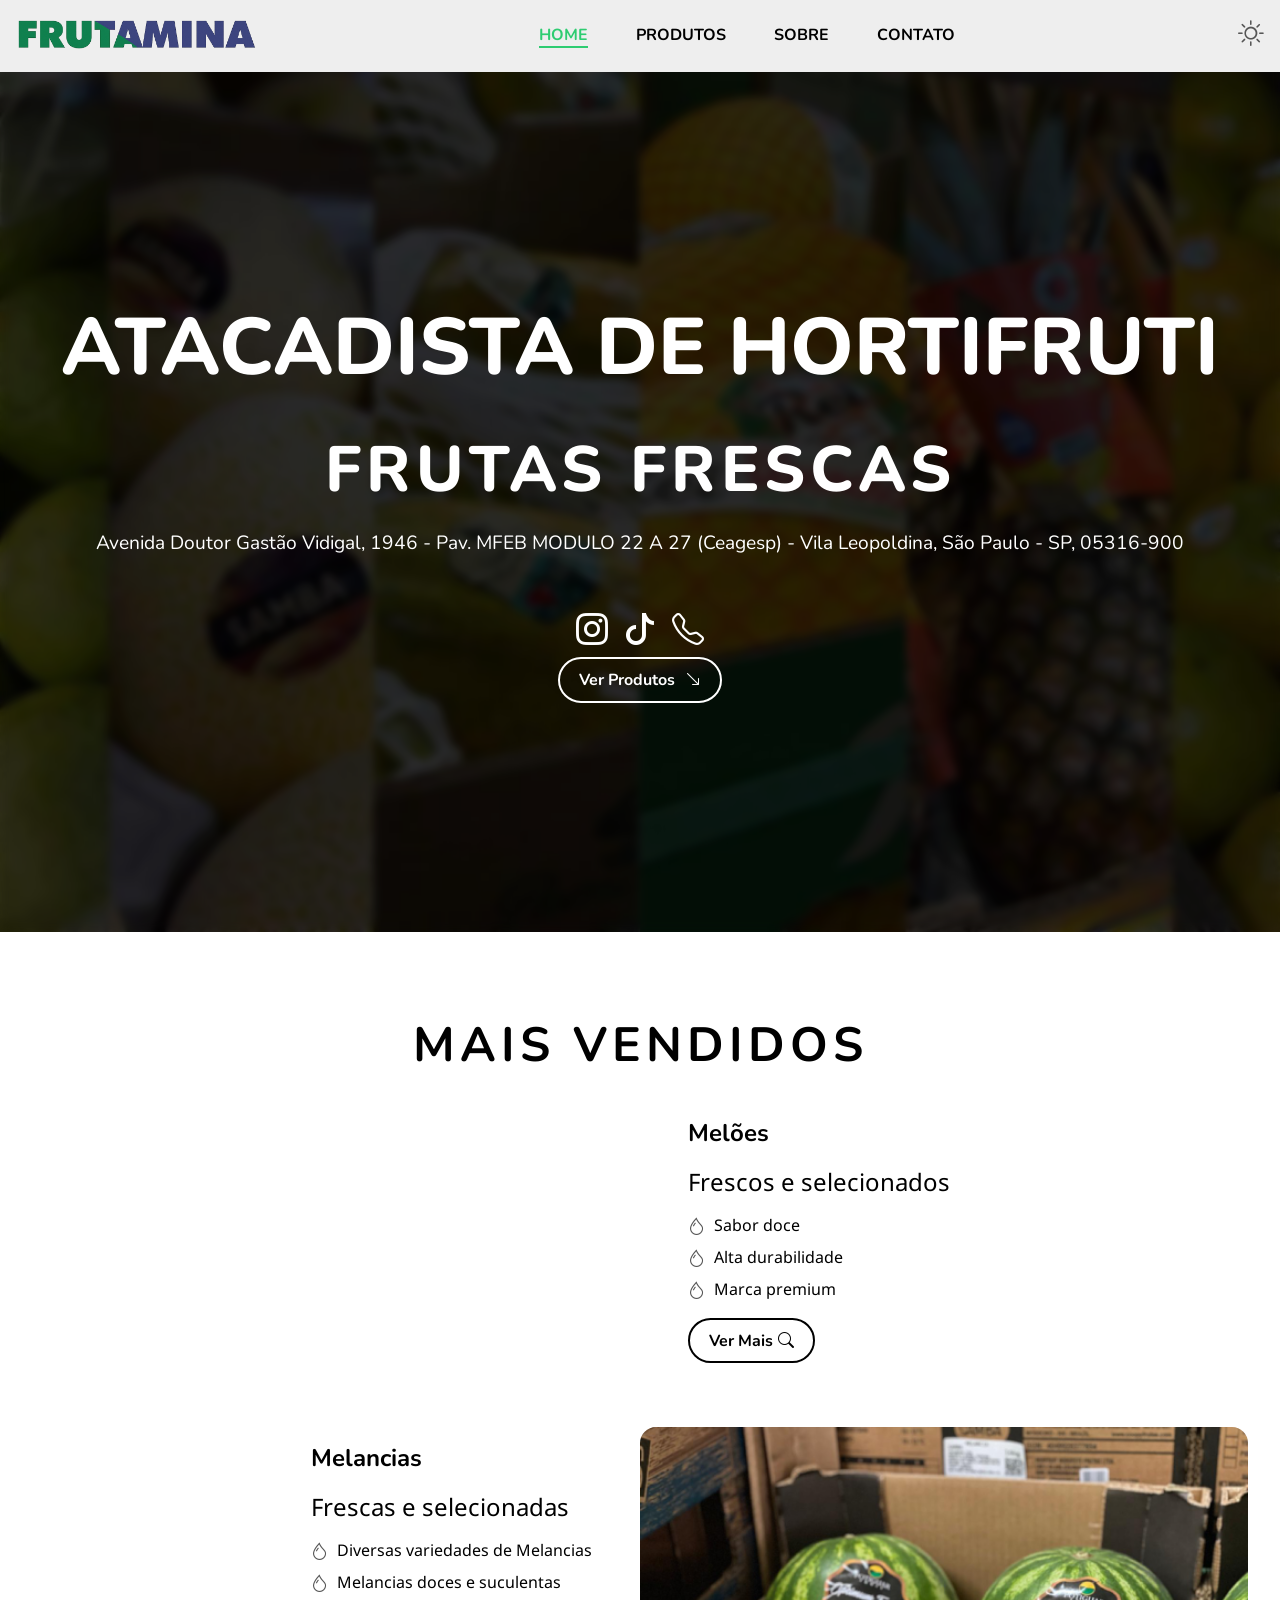
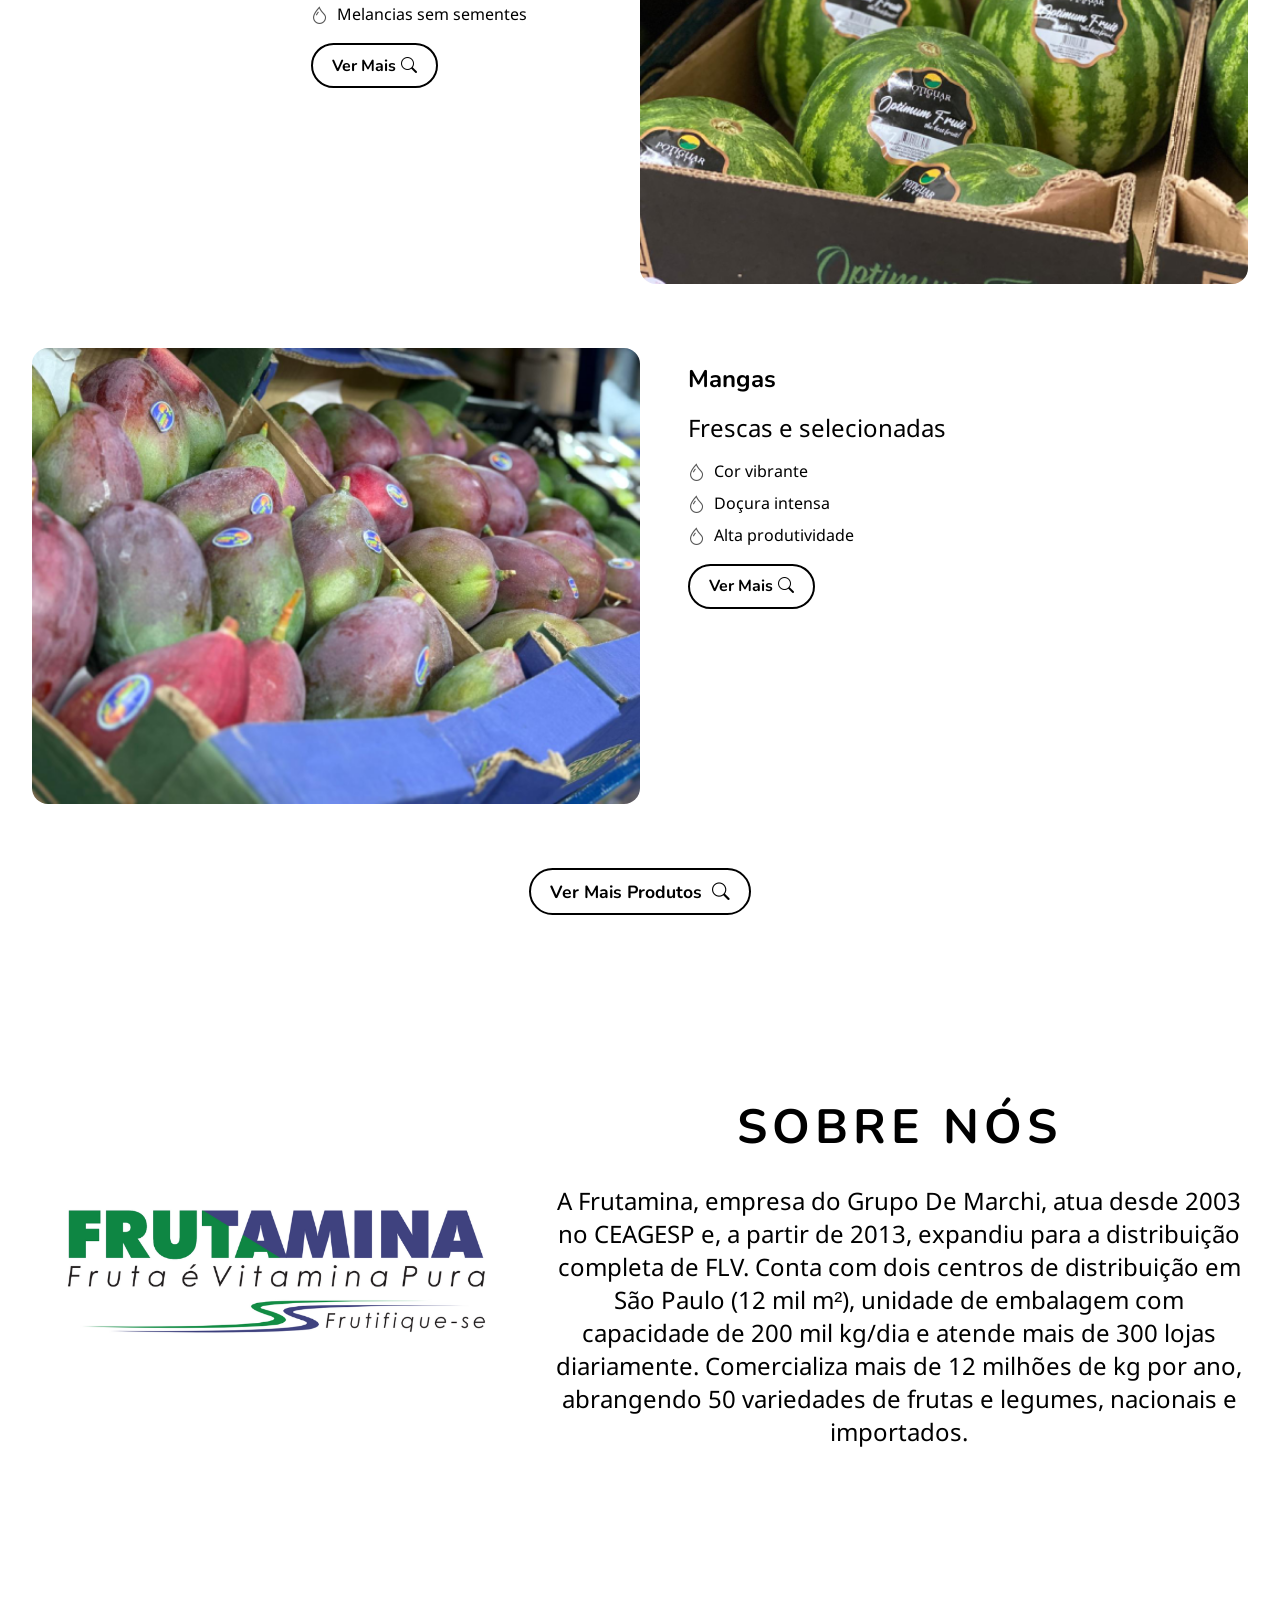
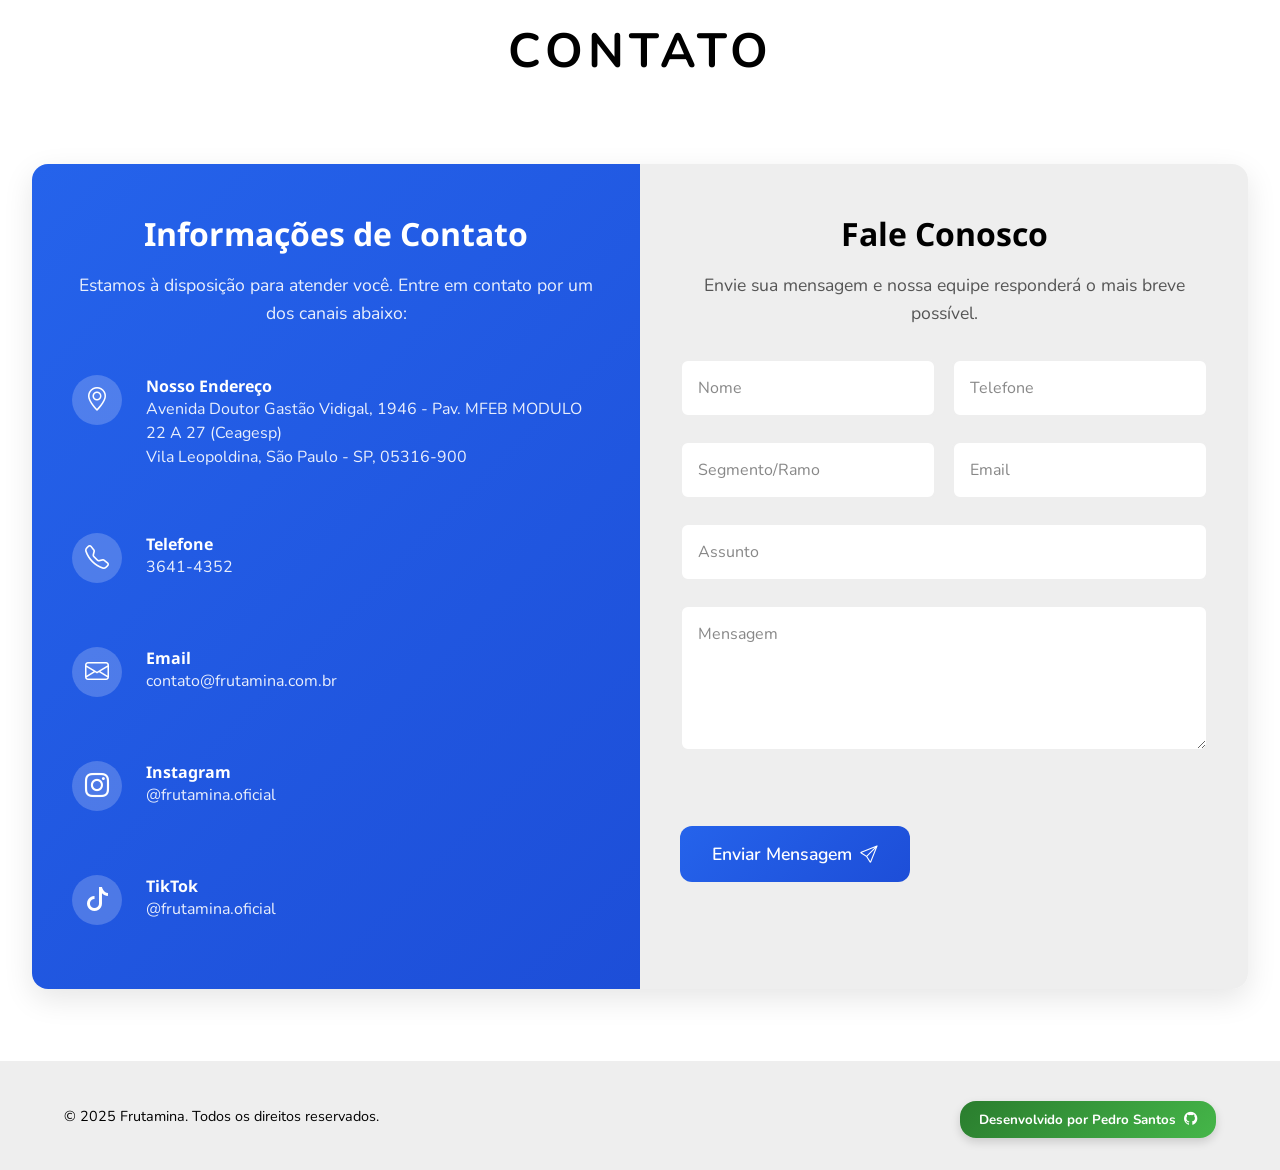
==== commit 5a81824d: "Add files via upload" ====
--- a/index.html
+++ b/index.html
@@ -6,7 +6,7 @@
   <meta name="viewport" content="width=device-width, initial-scale=1.0">
   <title>Frutamina | Comercial </title>
 
-  <!-- CSS -->
+  <meta name="format-detection" content="telephone=no">
   <link rel="stylesheet" href="assets/css/style.css">
 
 
--- a/assets/css/style.css
+++ b/assets/css/style.css
@@ -208,6 +208,14 @@
   color: #fff;
 }
 
+/* SOCIAL ICONS */
+
+.social-icon {
+  color: white;
+  font-size: 2rem;
+}
+
+
 /* CORPO */
 
 .titulo {
@@ -222,7 +230,11 @@
   font-family: var(--fonte-textos);
   color: var(--cor-texto);
   margin-top: -0.5rem;
-text-align: center;
+  text-align: center;
+}
+
+.banner p {
+  text-decoration: none;
 }
 
 /* MENU */
@@ -291,10 +303,6 @@
   /* Linha visível ao ativar */
 }
 
-.social-icon {
-  color: var(--cor-icone);
-  font-size: 2rem;
-}
 
 .menu-link:hover .social-icon {
   color: var(--cor-hover);
@@ -441,16 +449,17 @@
 }
 
 .banner h1 {
- font-size: 5rem;
- color: white;
- font-weight: 800;
- text-align: center;
+  font-size: 5rem;
+  color: white;
+  font-weight: 800;
+  text-align: center;
 }
 
 .banner h2 {
   font-size: 4rem;
   color: white;
   font-weight: 800;
+  text-decoration: none;
 }
 
 .subtitulo-banner {
@@ -462,9 +471,10 @@
   display: flex;
   align-items: center;
   justify-content: center;
-  background: url('/assets/svg/banner2.jpg') no-repeat center center/cover;
+  background: url('../svg/banner2.svg') no-repeat center center/cover;
   position: relative;
   overflow: hidden;
+  display: flex;
 }
 
 .banner::before {
@@ -477,6 +487,7 @@
   background: inherit;
   filter: blur(4px) brightness(0.9);
   z-index: 1;
+  display: flex;
 }
 
 
@@ -1120,6 +1131,8 @@
 
 @media (max-width: 768px) {
 
+
+
   .banner h1 {
     font-size: 2rem;
     justify-content: center;
@@ -1187,9 +1200,6 @@
     margin-bottom: 1rem;
   }
 
-  .container-contato {
-    padding: 1rem;
-  }
 
   .contato-container {
     display: flex;
@@ -1289,13 +1299,21 @@
   .contato-container {
     display: flex;
     flex-direction: column;
-    width: 100vw;
-    max-width: 100vw;
+    width: 100%;
     gap: 1.5rem;
     min-height: auto;
     box-sizing: border-box;
     padding: 0 0.5rem;
-    overflow-x: hidden;
+  }
+
+  .contato-info,
+  .contato-form {
+    width: 100%;
+    box-sizing: border-box;
+  }
+
+  .form-row {
+    grid-template-columns: 1fr;
   }
 
   .form-row {
@@ -1362,11 +1380,11 @@
     padding: 0 1rem;
   }
 
- 
+
 }
 
 @media (max-width: 320px) {
-  
+
   h1 {
     font-size: 1.1rem;
   }
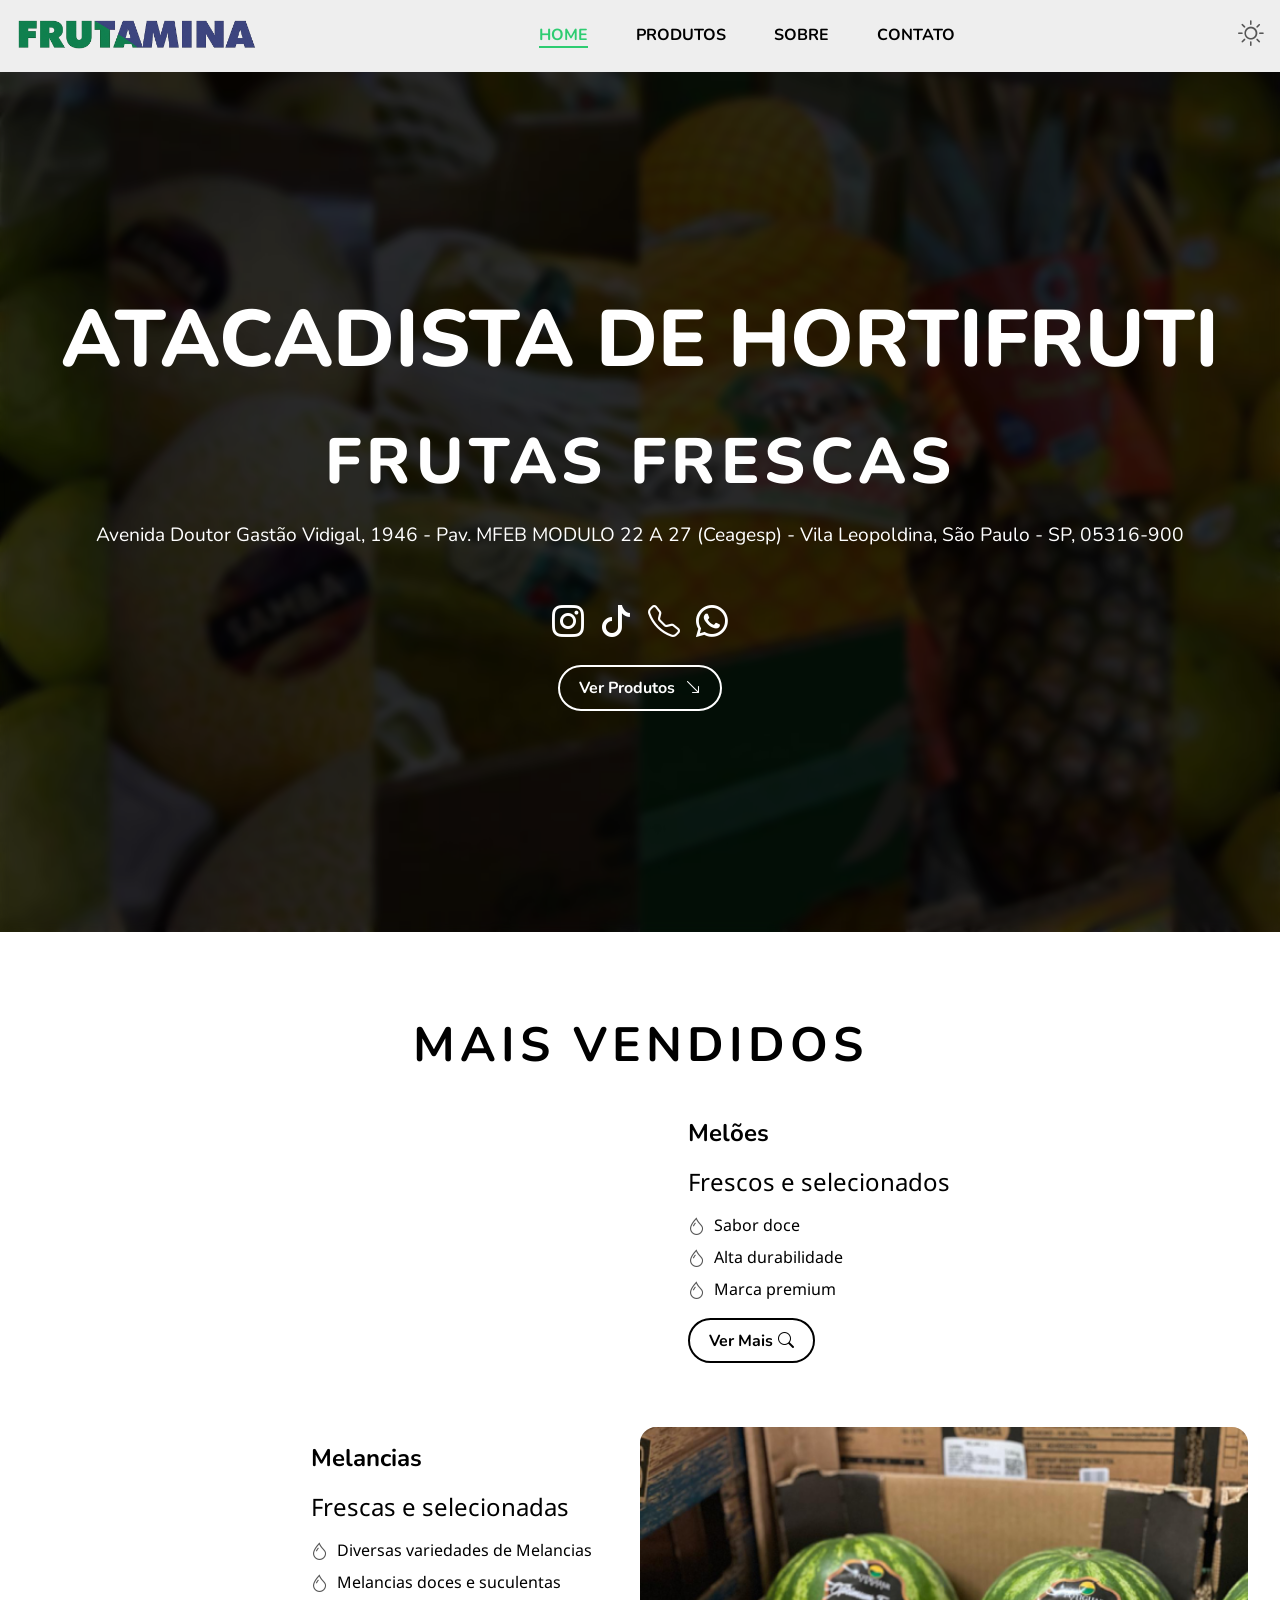
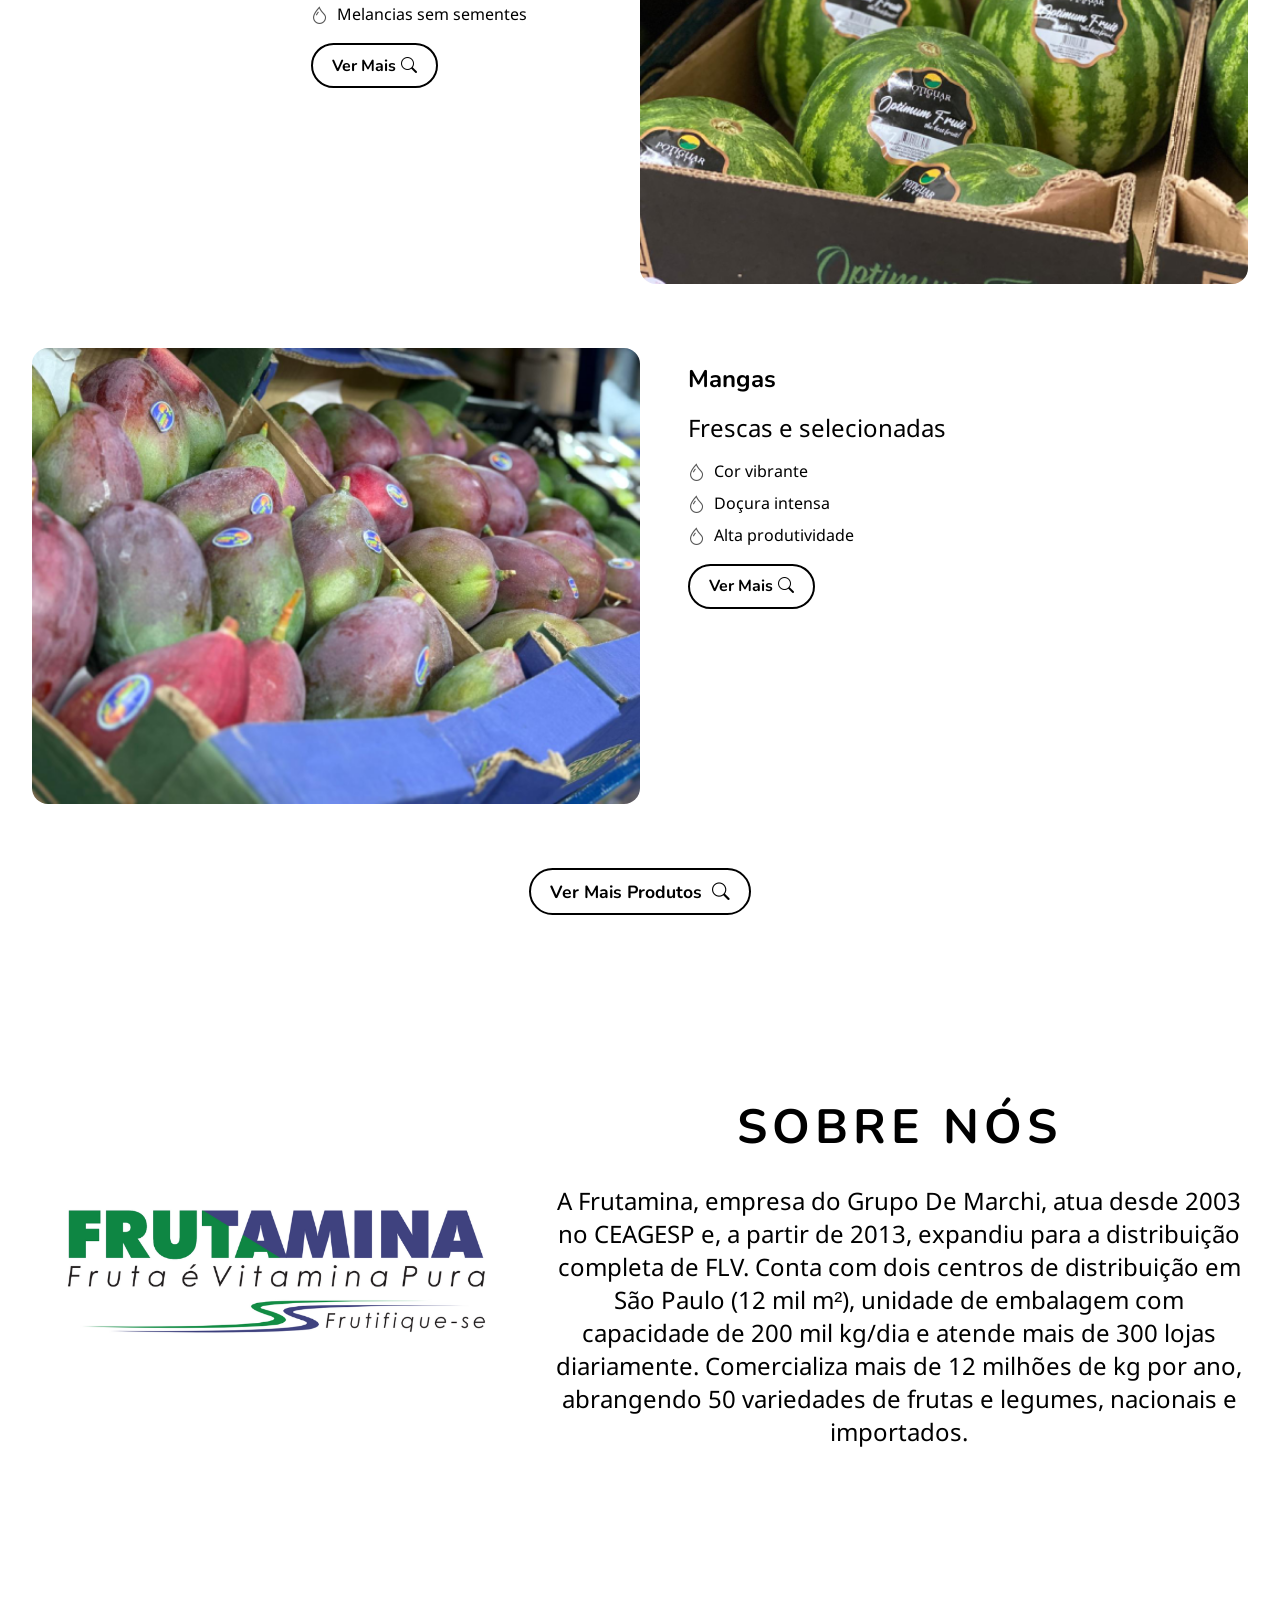
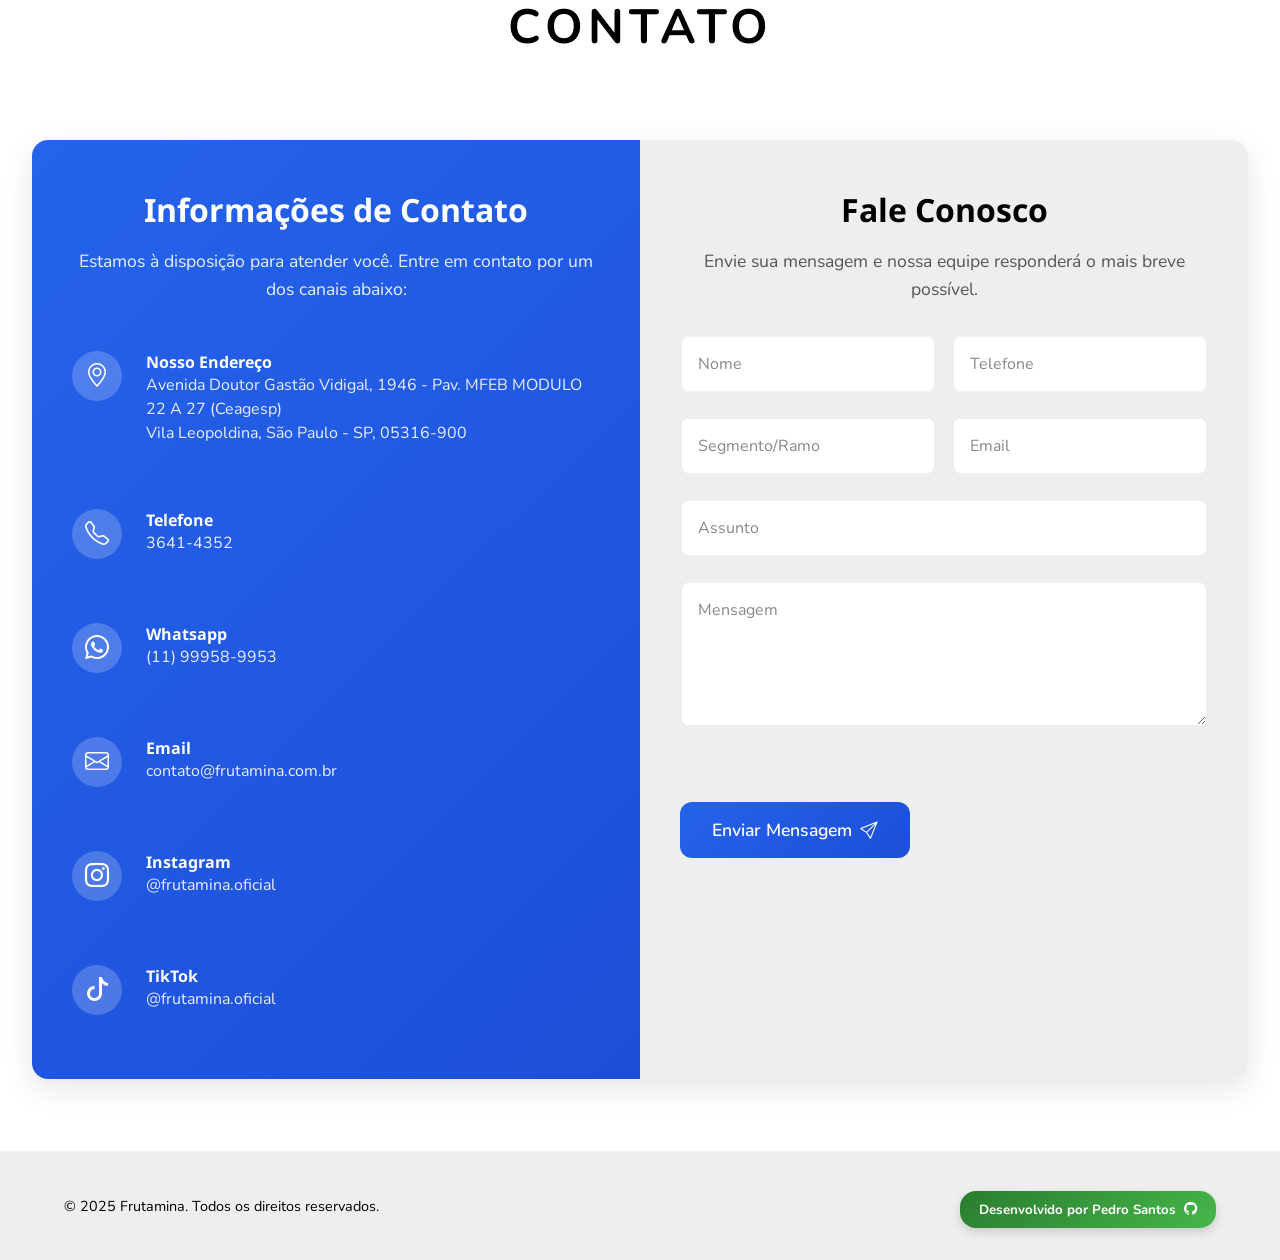
==== commit 595132db: "Add files via upload" ====
--- a/index.html
+++ b/index.html
@@ -5,8 +5,8 @@
   <meta charset="UTF-8">
   <meta name="viewport" content="width=device-width, initial-scale=1.0">
   <title>Frutamina | Comercial </title>
-
   <meta name="format-detection" content="telephone=no">
+
   <link rel="stylesheet" href="assets/css/style.css">
 
 
@@ -113,6 +113,7 @@
       <a href="https://www.instagram.com/frutamina.oficial/" target="_blank"><i class="bi bi-instagram"></i></a>
       <a href="https://www.tiktok.com/@frutamina.oficial" target="_blank"><i class="bi bi-tiktok"></i></a>
       <a href="tel:3641-4352" target="_blank"><i class="bi bi-telephone"></i></a>
+      <a href="tel:3641-4352" target="_blank"><i class="bi bi-whatsapp"></i></a>
     </div>
   </nav>
   <!-- FIM MENU MOBILE -->
@@ -143,17 +144,22 @@
                   <i class="bi bi-telephone social-icon"></i>
                 </a>
               </li>
+              <li>
+                <a href="https://wa.me/5511999589953" target="_blank" class="menu-social-link">
+                  <i class="bi bi-whatsapp social-icon"></i>
+                </a>
+              </li>
             </ul>
           </li>
         </ul>
 
         <!-- fechamento -->
-          <a href="produtos.html">
-            <button class="btn btn-banner">
-              <span class="btn-texto">ver produtos</span>
-              <i class="bi bi-arrow-down-right"></i>
-            </button>
-          </a>
+        <a href="produtos.html">
+          <button class="btn btn-banner">
+            <span class="btn-texto">ver produtos</span>
+            <i class="bi bi-arrow-down-right"></i>
+          </button>
+        </a>
     </section>
   </main>
   </div>
@@ -162,6 +168,7 @@
     <section id="produtos" class="produtos">
       <h2>Mais vendidos</h2>
       <div class="produtos-container">
+
         <article class="produtos-card">
           <img src="assets/svg/produtos/amarelo.webp" alt="" class="card-cover" loading="lazy" />
 
@@ -193,6 +200,7 @@
                 </a>
               </button>
             </div>
+          </div>
         </article>
 
         <article class="produtos-card2">
@@ -318,7 +326,7 @@
                   </div>
                 </a>
 
-                <a href="tel:3641-4352">
+                <a href="tel:3641-4352" target="_blank">
                   <div class="info-item">
                     <div class="info-icon"><i class="bi bi-telephone"></i></div>
                     <div class="info-content">
@@ -328,7 +336,17 @@
                   </div>
                 </a>
 
-                <a href="mailto:contato@frutamina.com.br">
+                <a href="https://wa.me/5511999589953" target="_blank">
+                  <div class="info-item">
+                    <div class="info-icon"><i class="bi bi-whatsapp"></i></div>
+                    <div class="info-content">
+                      <h4>Whatsapp</h4>
+                      <p>(11) 99958-9953</p>
+                    </div>
+                  </div>
+                </a>
+
+                <a href="mailto:contato@frutamina.com.br" target="_blank">
                   <div class="info-item">
                     <div class="info-icon"><i class="bi bi-envelope"></i></div>
                     <div class="info-content">
--- a/assets/css/style.css
+++ b/assets/css/style.css
@@ -1,3 +1,4 @@
+
 @import url('https://fonts.googleapis.com/css2?family=Noto+Sans+Duployan:wght@400;700&family=Noto+Sans+SC:wght@100..900&family=Nunito:ital,wght@0,200..1000;1,200..1000&family=Roboto+Mono:ital,wght@0,100..700;1,100..700&display=swap');
 
 * {
@@ -48,12 +49,7 @@
   padding-right: 2rem;
 }
 
-#home,
-#sobre,
-#produtos,
-#contato {
-  scroll-margin-top: 5rem;
-}
+
 
 .produtos,
 .sobre,
@@ -523,6 +519,7 @@
   align-items: center;
   gap: 0.5rem;
   transition: all 0.3s ease-in-out;
+  margin-bottom: 1rem;
 }
 
 .menu-social-link:hover .social-icon {
@@ -536,7 +533,6 @@
   display: flex;
   flex-direction: column;
   gap: 1.5rem;
-  scroll-margin-top: 2.5rem;
   /* ajuste conforme a altura do seu header */
 }
 
@@ -636,11 +632,8 @@
 }
 
 /* Sobre */
-.sobre {
-  display: flex;
-  flex-direction: column;
-  gap: 1.5rem;
-  scroll-margin-top: 2.5rem;
+#sobre {
+  scroll-margin-top: 2rem;
 }
 
 .sobre-content1,
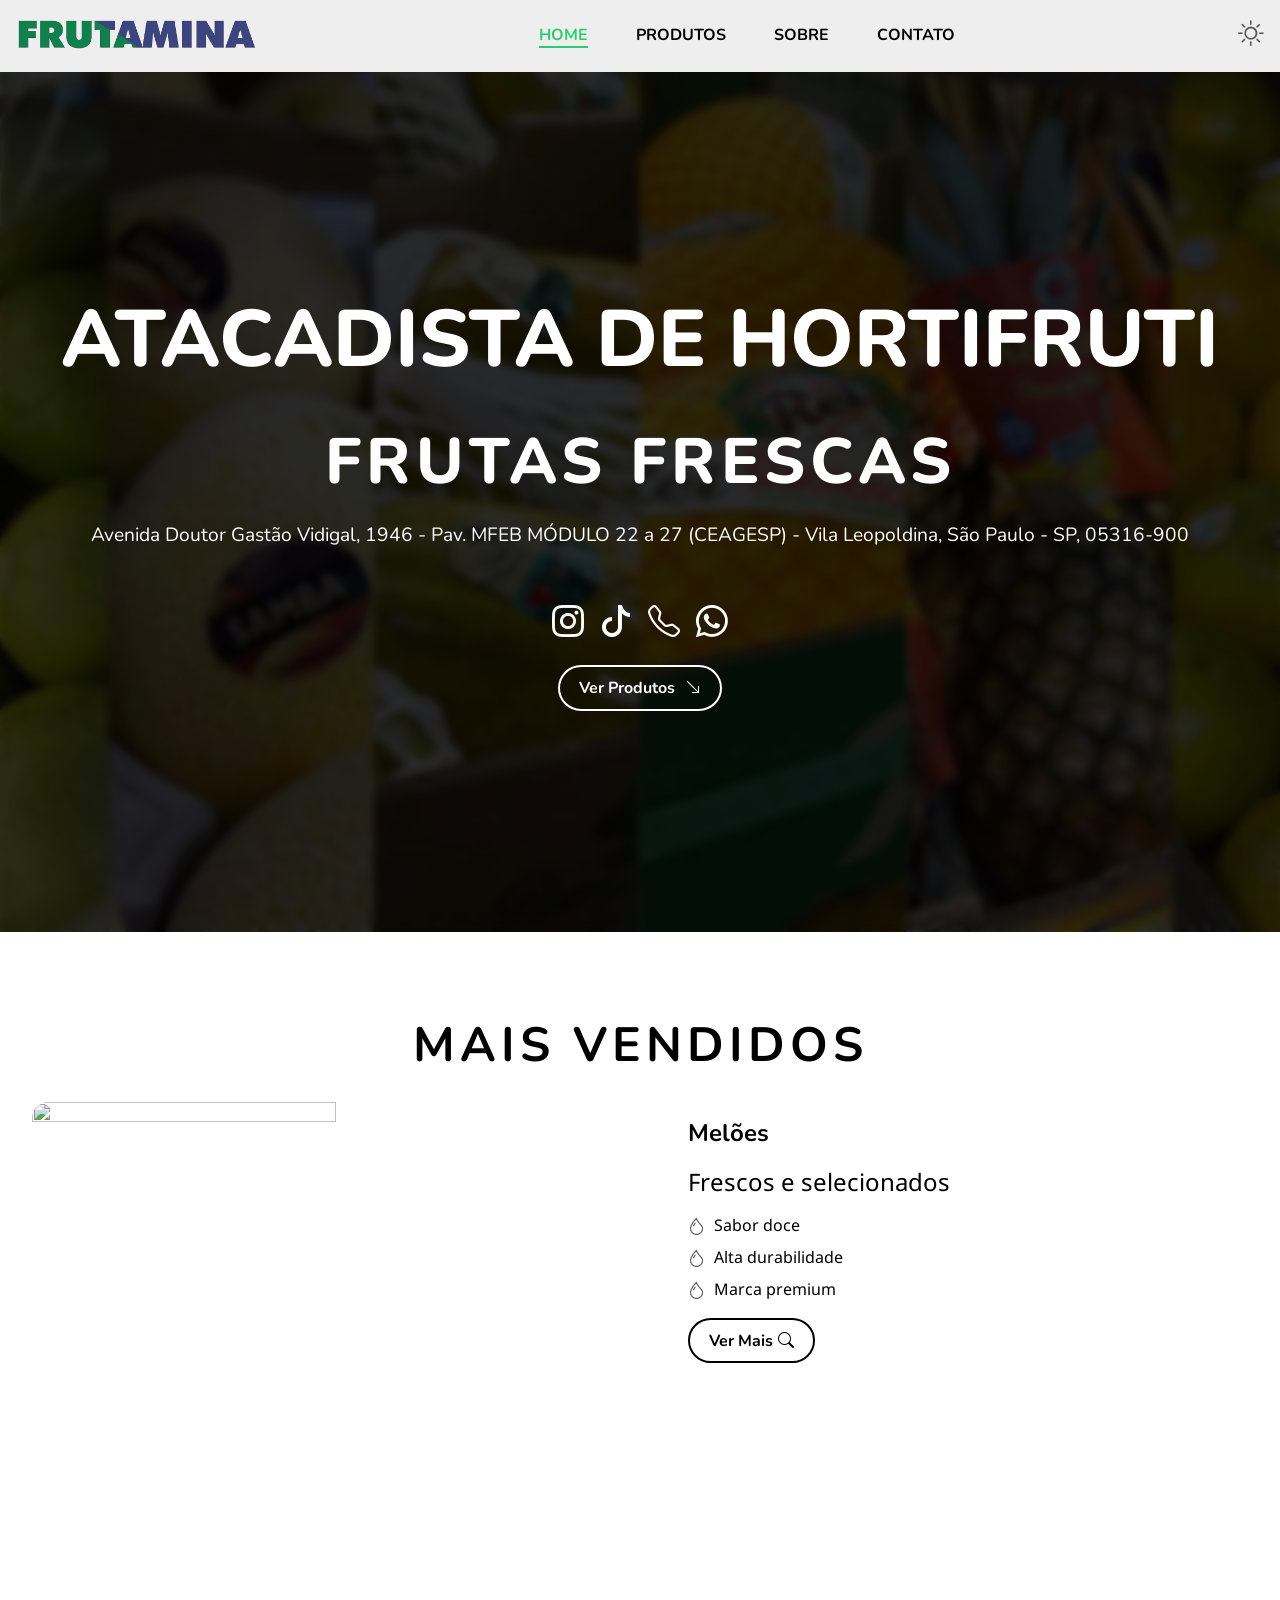
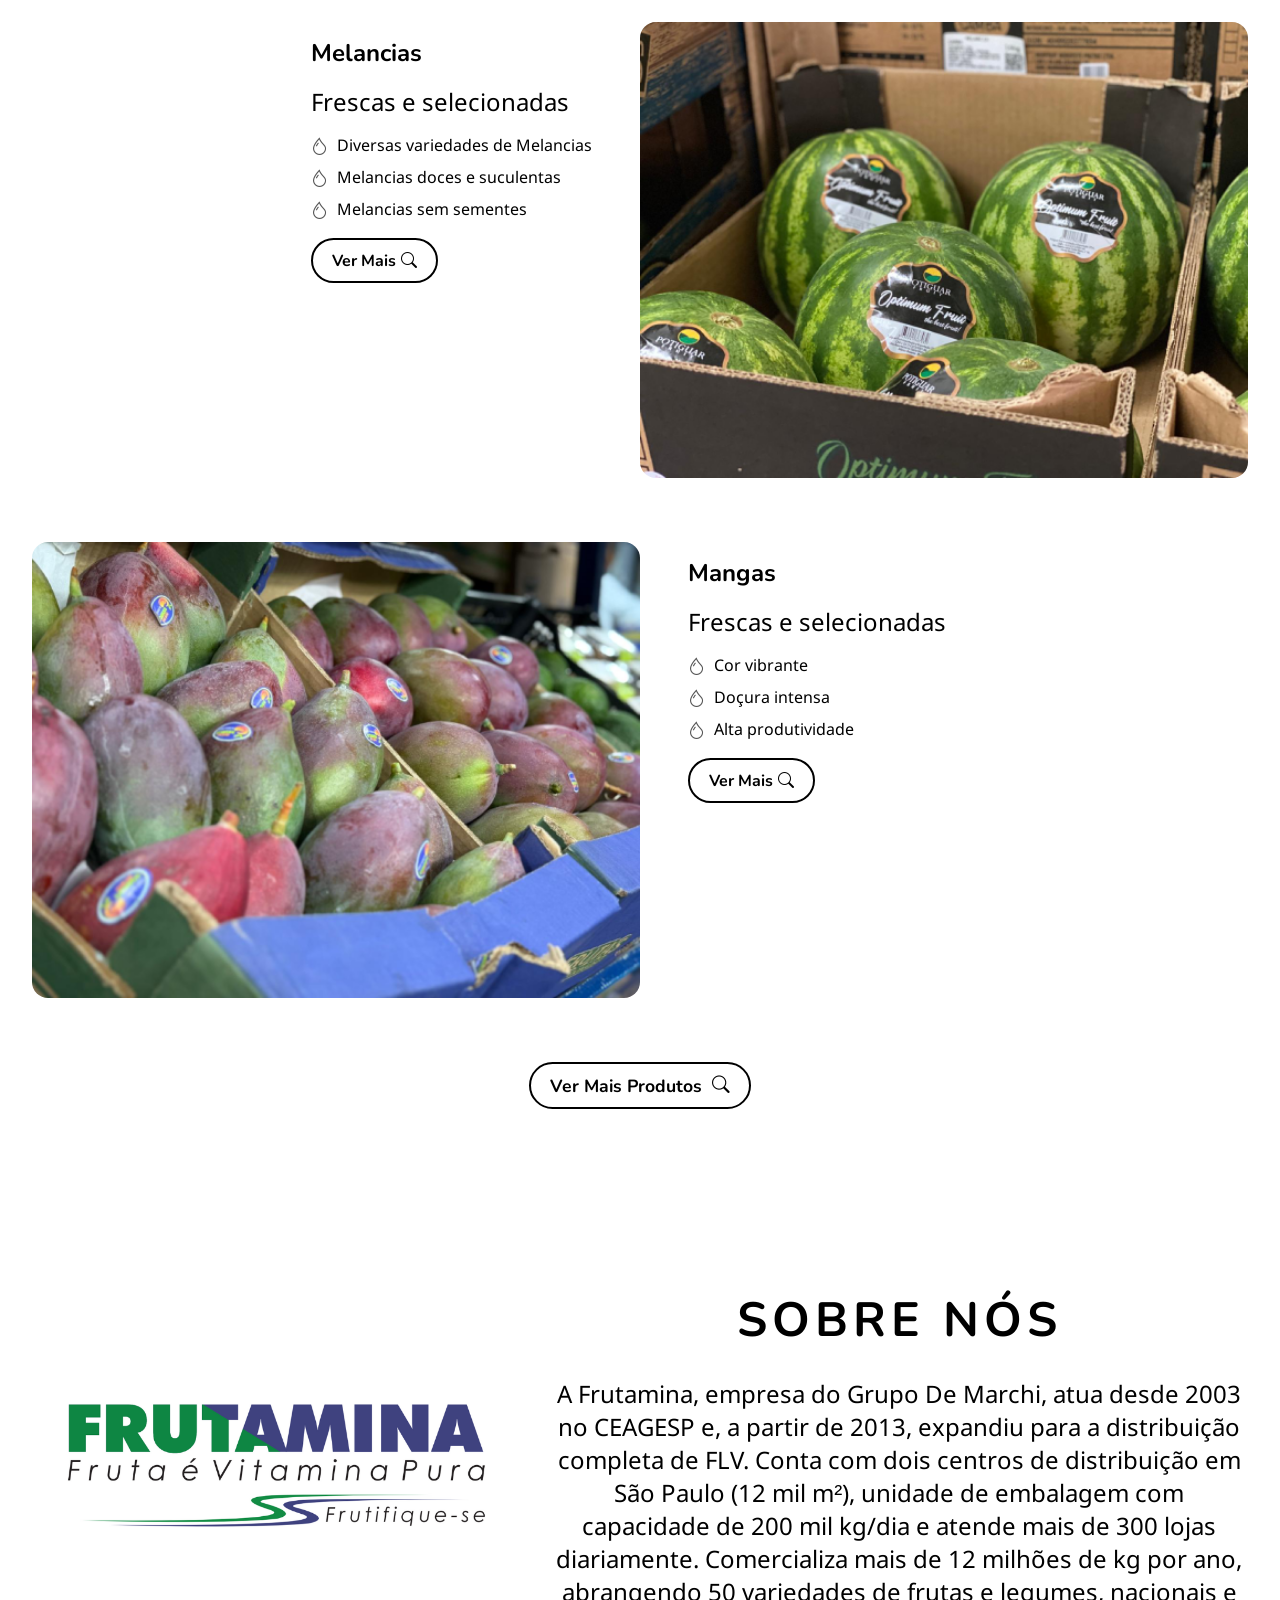
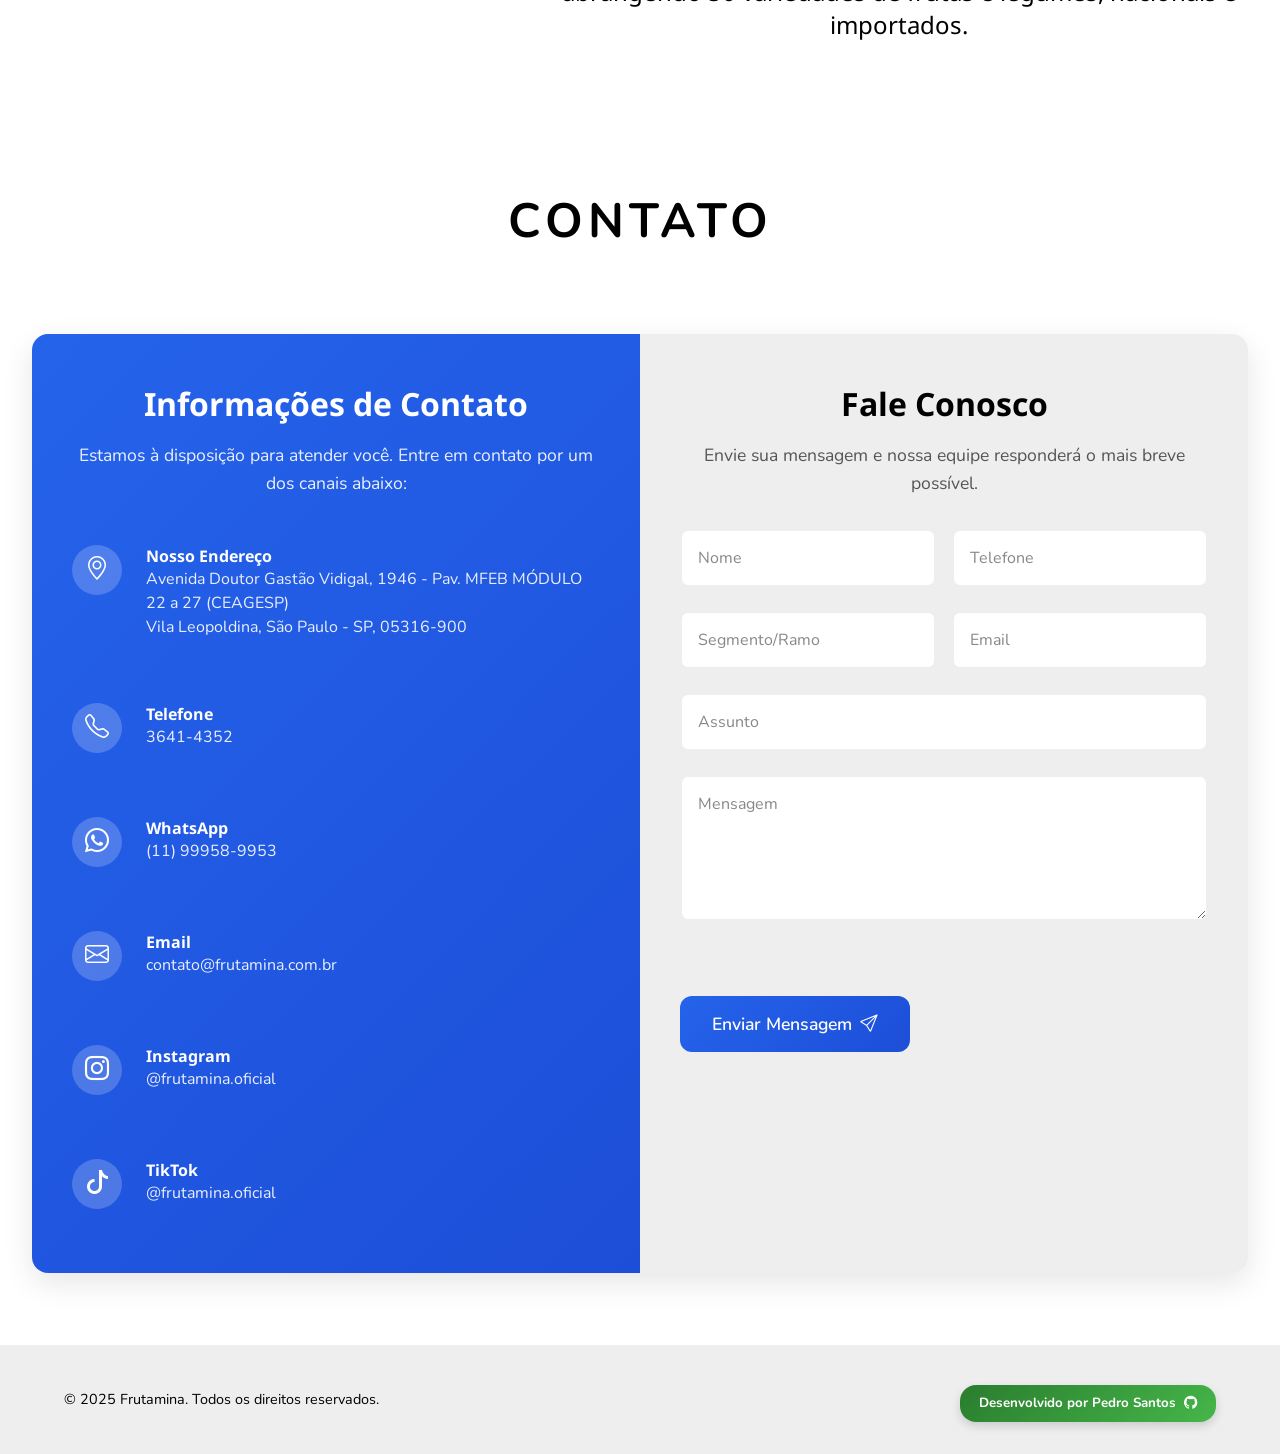
==== commit c812b64b: "Add files via upload" ====
--- a/index.html
+++ b/index.html
@@ -8,7 +8,11 @@
   <meta name="format-detection" content="telephone=no">
 
   <link rel="stylesheet" href="assets/css/style.css">
-
+  <!-- Favicon -->
+
+  <!-- Preconnect fonts (melhora carregamento do Google Fonts) -->
+  <link rel="preconnect" href="https://fonts.googleapis.com">
+  <link rel="preconnect" href="https://fonts.gstatic.com" crossorigin>
 
   <!-- Favicon -->
   <link rel="icon" type="image/png" href="assets/svg/favicon.webp">
@@ -122,7 +126,7 @@
       <div class="main-content">
         <h1 class="titulo">Atacadista de Hortifruti</h1>
         <h2 class="subtitulo">frutas frescas</h2>
-        <p class="subtitulo-banner">Avenida Doutor Gastão Vidigal, 1946 - Pav. MFEB MODULO 22 A 27 (Ceagesp) - Vila
+        <p class="subtitulo-banner">Avenida Doutor Gastão Vidigal, 1946 - Pav. MFEB MÓDULO 22 a 27 (CEAGESP) - Vila
           Leopoldina, São Paulo - SP, 05316-900</p>
 
         <ul class="menu menu-social">
@@ -320,7 +324,7 @@
                     <div class="info-icon"><i class="bi bi-geo-alt"></i></div>
                     <div class="info-content">
                       <h4>Nosso Endereço</h4>
-                      <p>Avenida Doutor Gastão Vidigal, 1946 - Pav. MFEB MODULO 22 A 27 (Ceagesp)</p>
+                      <p>Avenida Doutor Gastão Vidigal, 1946 - Pav. MFEB MÓDULO 22 a 27 (CEAGESP)</p>
                       <p>Vila Leopoldina, São Paulo - SP, 05316-900</p>
                     </div>
                   </div>
@@ -340,7 +344,7 @@
                   <div class="info-item">
                     <div class="info-icon"><i class="bi bi-whatsapp"></i></div>
                     <div class="info-content">
-                      <h4>Whatsapp</h4>
+                      <h4>WhatsApp</h4>
                       <p>(11) 99958-9953</p>
                     </div>
                   </div>
--- a/assets/css/style.css
+++ b/assets/css/style.css
@@ -239,6 +239,17 @@
   width: 15rem;
   height: auto;
   pointer-events: none;
+}
+
+.logo img,
+.card-cover,
+.produto-img,
+.selo-rei,
+.modal-imagem img {
+  aspect-ratio: 4 / 3;
+  max-width: 100%;
+  height: auto;
+  display: block;
 }
 
 #header {
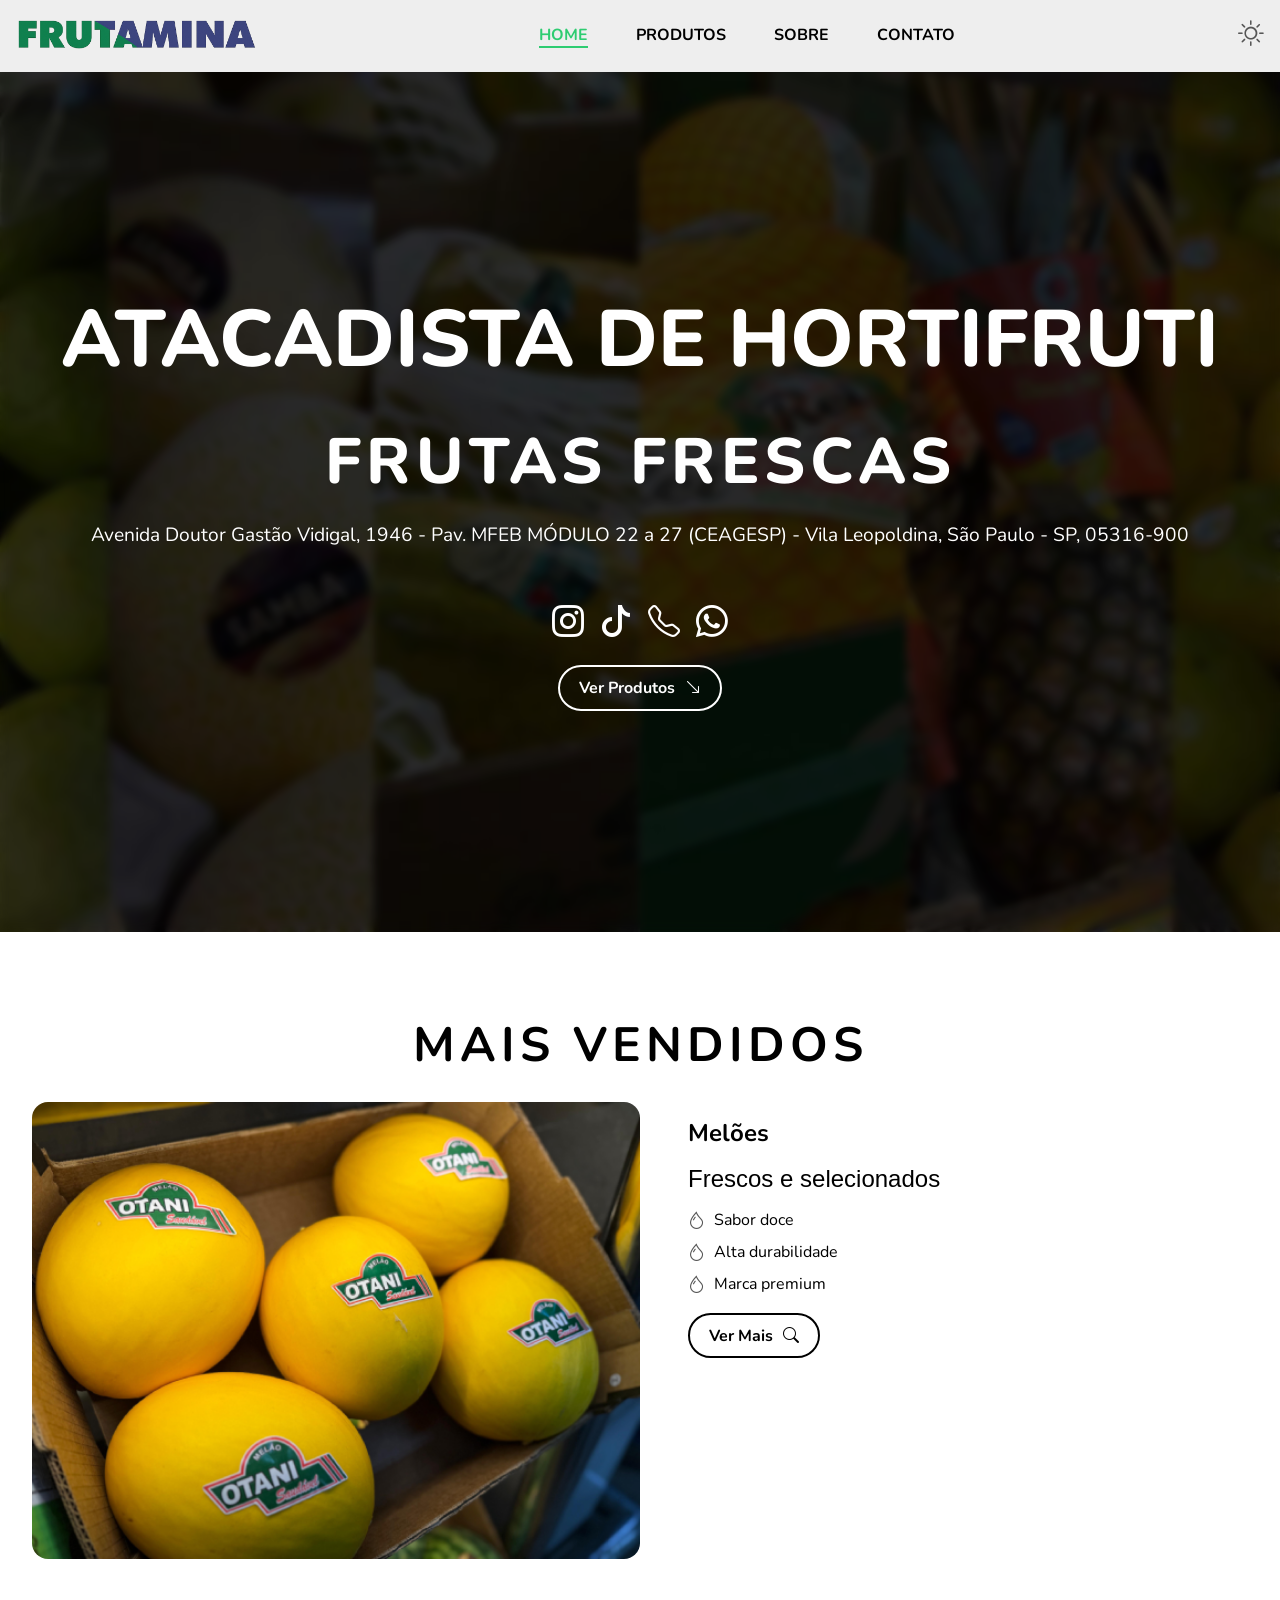
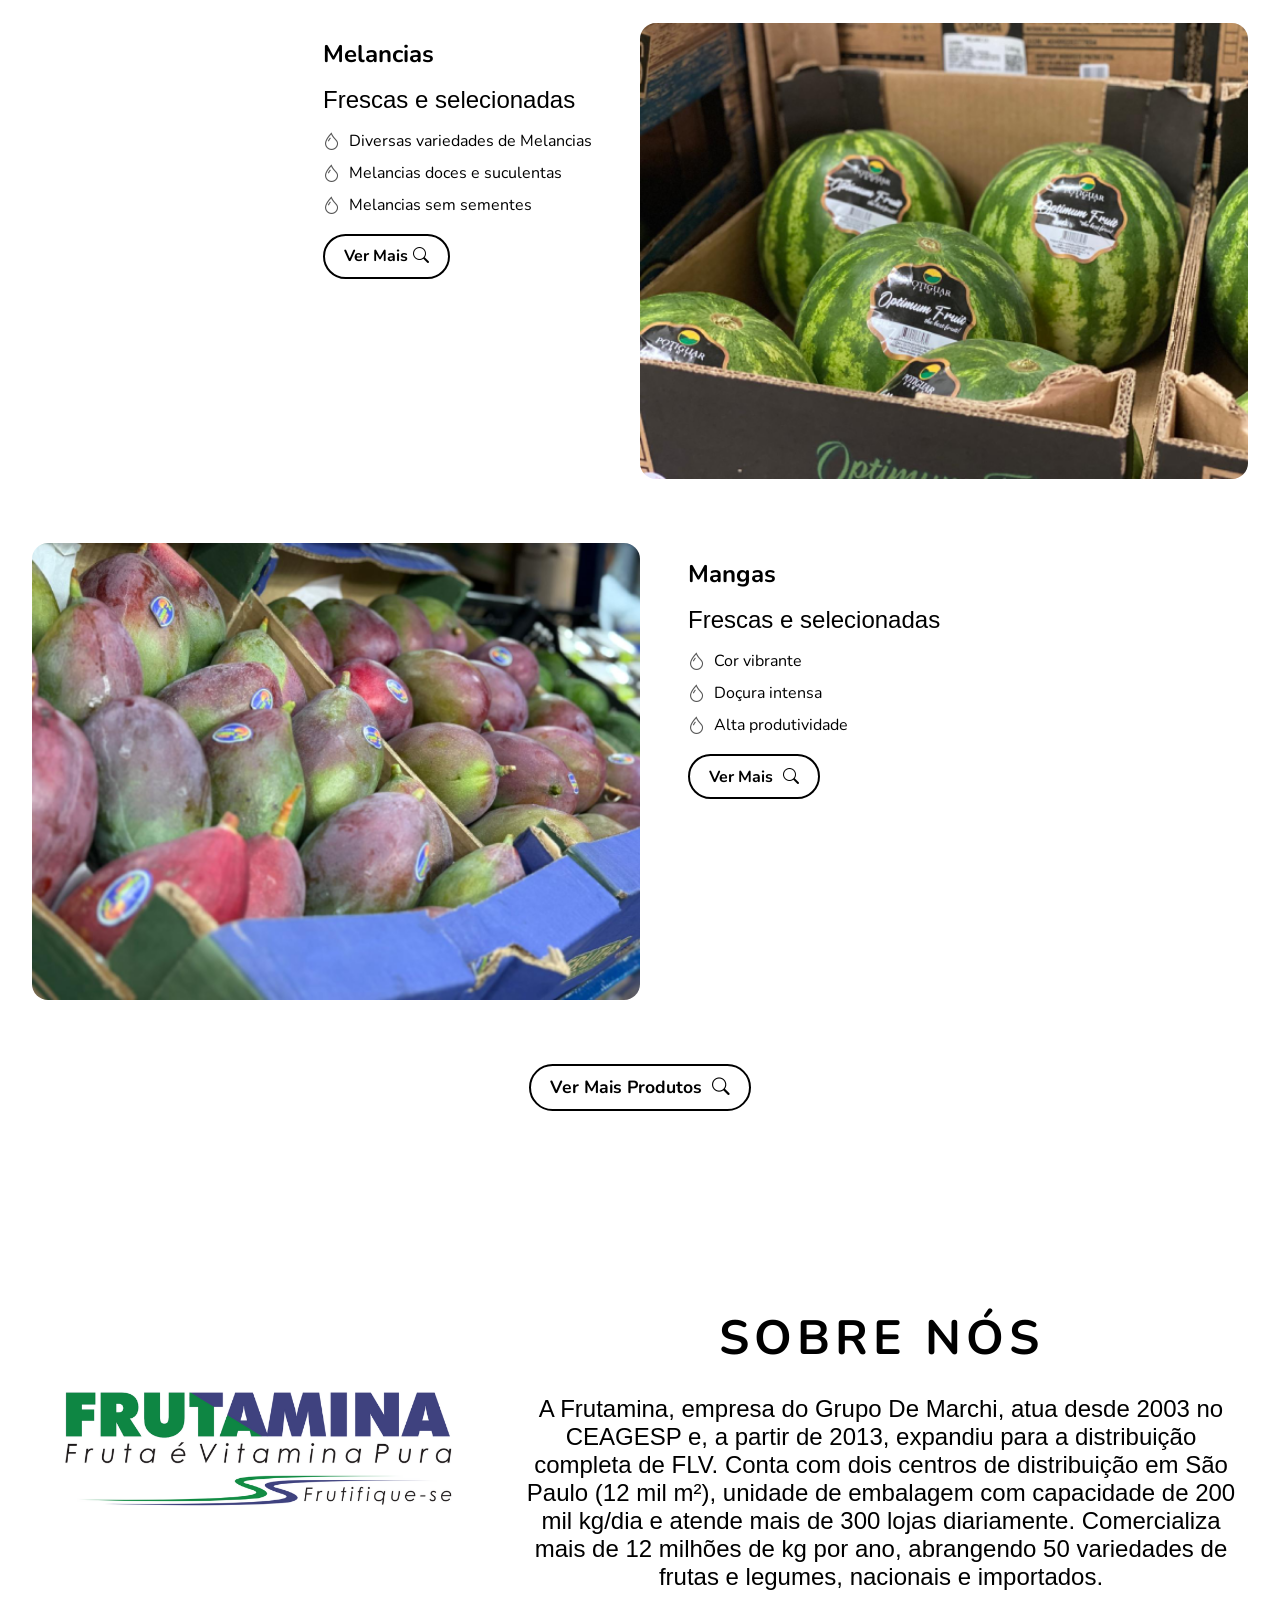
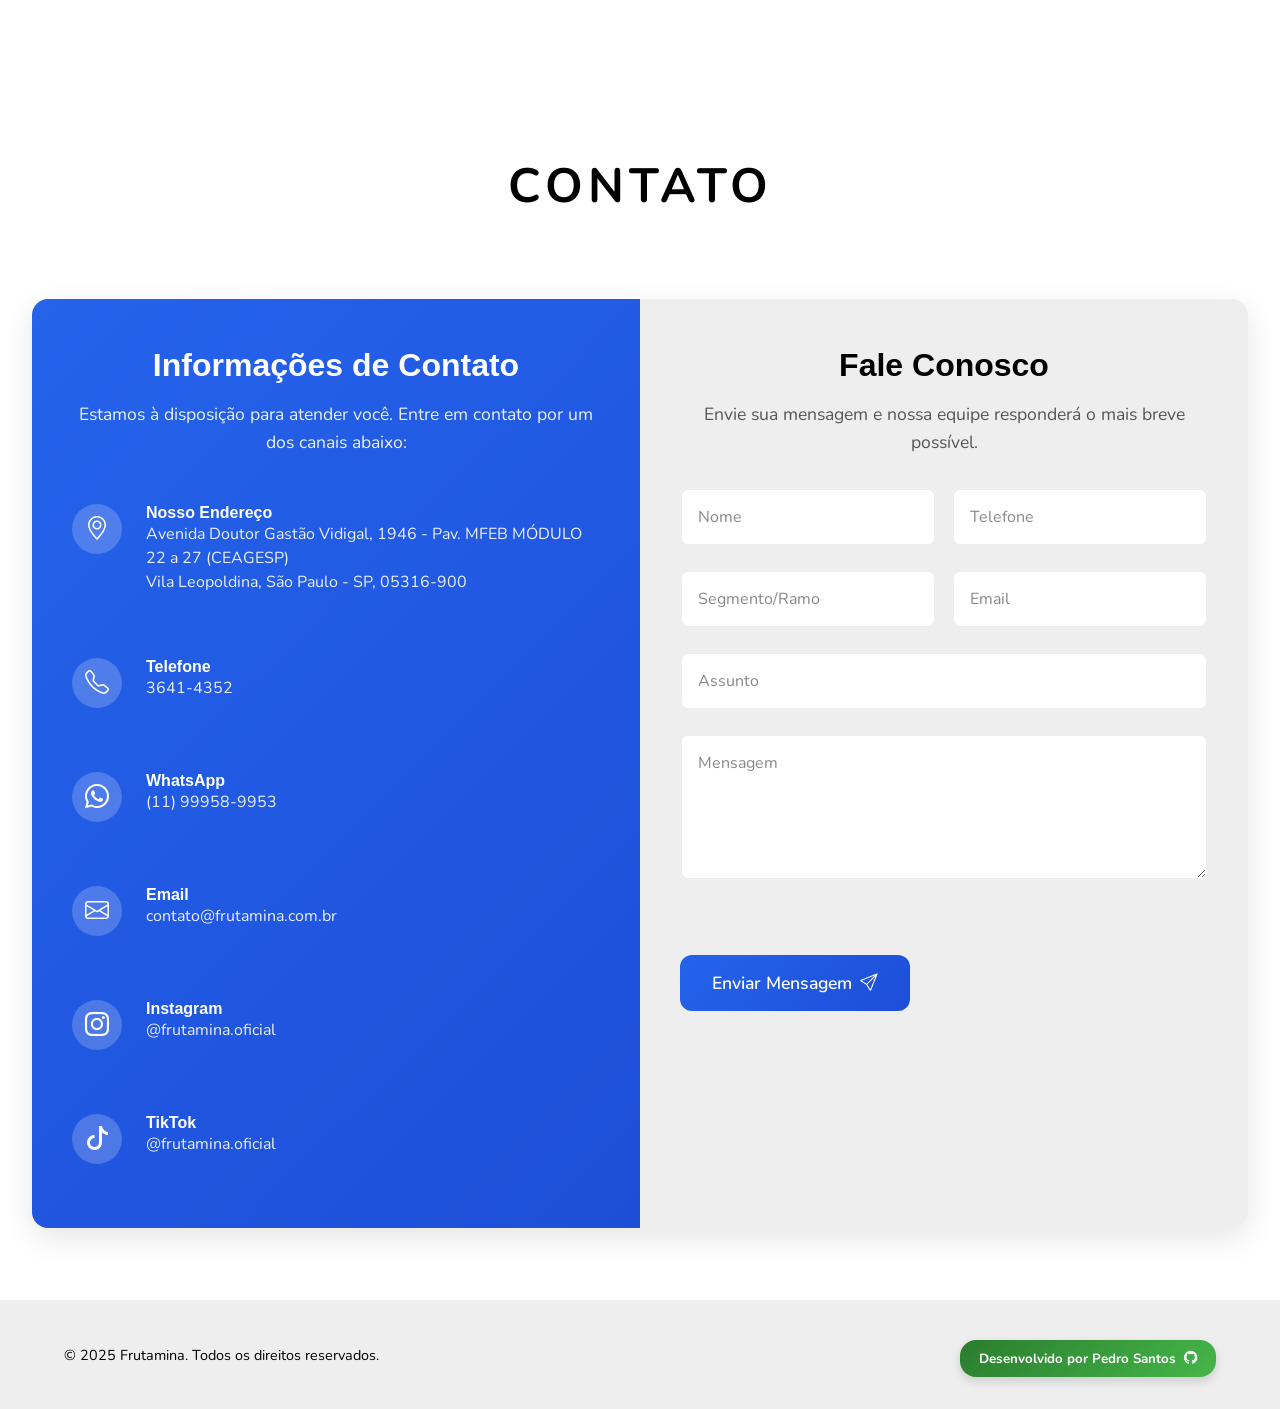
==== commit db5d20df: "up" ====
--- a/index.html
+++ b/index.html
@@ -5,9 +5,16 @@
   <meta charset="UTF-8">
   <meta name="viewport" content="width=device-width, initial-scale=1.0">
   <title>Frutamina | Comercial </title>
+  <meta name="description" content="Frutamina - Atacadista de hortifruti. Frutas frescas, seleção e distribuição para pontos de venda. Atendimento em São Paulo e CEAGESP.">
+  <meta name="theme-color" content="#2ecc71">
   <meta name="format-detection" content="telephone=no">
 
   <link rel="stylesheet" href="assets/css/style.css">
+  <!-- Google Fonts (carregamento otimizado) -->
+  <link href="https://fonts.googleapis.com/css2?family=Nunito:wght@200;400;700;900&family=Noto+Sans+SC:wght@400;700&display=swap" rel="stylesheet">
+  <link rel="preconnect" href="https://cdn.jsdelivr.net">
+  <!-- Preload imagem do banner para reduzir tempo até o primeiro paint do herói -->
+  <link rel="preload" href="assets/svg/banner2.svg" as="image">
   <!-- Favicon -->
 
   <!-- Preconnect fonts (melhora carregamento do Google Fonts) -->
@@ -29,7 +36,7 @@
     <!-- Logo -->
     <div class="header-logo">
       <a href="#home">
-        <img src="assets/svg/logo.webp" alt="" class="logo" />
+  <img src="assets/svg/logo.webp" alt="Frutamina - logo" class="logo" width="600" height="450" />
       </a>
     </div>
 
@@ -174,7 +181,7 @@
       <div class="produtos-container">
 
         <article class="produtos-card">
-          <img src="assets/svg/produtos/amarelo.webp" alt="" class="card-cover" loading="lazy" />
+            <img src="assets/svg/produtos/amarelo.webp" alt="Melões Frutamina" class="card-cover" loading="lazy" width="800" height="600" />
 
           <div class="card-body">
             <h3 class="card-title">Melões</h3>
@@ -197,18 +204,18 @@
             </ul>
 
             <div class="card-button">
+              <a href="produtos.html">
               <button class="btn btn-primario">
-                <a href="produtos.html">
                   <span class="btn-texto">Ver mais</span>
                   <i class="bi bi-search"></i>
-                </a>
-              </button>
+                </button>
+              </a>  
             </div>
           </div>
         </article>
 
         <article class="produtos-card2">
-          <img src="assets/svg/produtos/melancia.webp" alt="" class="card-cover" loading="lazy" />
+          <img src="assets/svg/produtos/melancia.webp" alt="Melancias Frutamina" class="card-cover" loading="lazy" width="800" height="600" />
 
           <div class="card-body">
             <h3 class="card-title">Melancias</h3>
@@ -231,17 +238,17 @@
             </ul>
 
             <div class="card-button">
+              <a href="produtos.html">
               <button class="btn btn-primario">
-                <a href="produtos.html">
                   <span class="btn-texto">Ver mais</span>
                   <i class="bi bi-search"></i>
                 </a>
-              </button>
+                </button>
             </div>
         </article>
 
         <article class="produtos-card">
-          <img src="assets/svg/produtos/palmer.webp" alt="" class="card-cover" loading="lazy" />
+          <img src="assets/svg/produtos/palmer.webp" alt="Mangas Palmer Frutamina" class="card-cover" loading="lazy" width="800" height="600" />
 
           <div class="card-body">
             <h3 class="card-title">Mangas</h3>
@@ -265,12 +272,12 @@
             </ul>
 
             <div class="card-button">
+              <a href="produtos.html">
               <button class="btn btn-primario">
-                <a href="produtos.html">
                   <span class="btn-texto">Ver mais</span>
                   <i class="bi bi-search"></i>
-                </a>
-              </button>
+                </button>
+              </a>
             </div>
         </article>
         <a href="produtos.html">
@@ -285,7 +292,7 @@
 
       <!-- Conteudo 1 -->
       <div class="sobre-content1">
-        <img src="assets/svg/logo2.webp" alt="" class="sobre-logo" loading="lazy">
+  <img src="assets/svg/logo2.webp" alt="Frutamina - selo" class="sobre-logo" loading="lazy" width="600" height="450">
 
         <div class="sobre-description">
           <h2> sobre nós </h2>
@@ -387,6 +394,7 @@
                   <h3>Fale Conosco</h3>
                   <p>Envie sua mensagem e nossa equipe responderá o mais breve possível.</p>
                 </div>
+                
 
                 <!-- IMPORTANTE: troque a URL abaixo pelo seu endpoint Formspree -->
                 <form class="form-contato" id="formContato" action="https://formspree.io/f/xeolblra" method="POST"
--- a/assets/css/style.css
+++ b/assets/css/style.css
@@ -1,5 +1,3 @@
-
-@import url('https://fonts.googleapis.com/css2?family=Noto+Sans+Duployan:wght@400;700&family=Noto+Sans+SC:wght@100..900&family=Nunito:ital,wght@0,200..1000;1,200..1000&family=Roboto+Mono:ital,wght@0,100..700;1,100..700&display=swap');
 
 * {
   box-sizing: border-box;
@@ -241,11 +239,10 @@
   pointer-events: none;
 }
 
-.logo img,
-.card-cover,
-.produto-img,
-.selo-rei,
-.modal-imagem img {
+logo img,
+card-cover,
+produto-img,
+modal-imagem img {
   aspect-ratio: 4 / 3;
   max-width: 100%;
   height: auto;
@@ -606,14 +603,12 @@
   flex-direction: column;
   gap: 0.5rem;
   color: var(--cor-texto);
-  font-family: var(--fonte-escrita);
-}
-
+  font-family: var(--fonte-textos);
+}
 
 
 .card-item i {
   font-size: 1.1rem;
-  /* tamanho fonte */
 }
 
 .card-item {
@@ -621,6 +616,7 @@
   gap: 0.5rem;
   text-rendering: optimizeLegibility;
 }
+
 
 .card-button {
   display: flex;
@@ -1091,6 +1087,9 @@
   font-size: 1rem;
 }
 
+::-webkit-scrollbar {
+   display: none;
+}
 
 /* Responsivo */
 @media (max-width: 1200px) {
